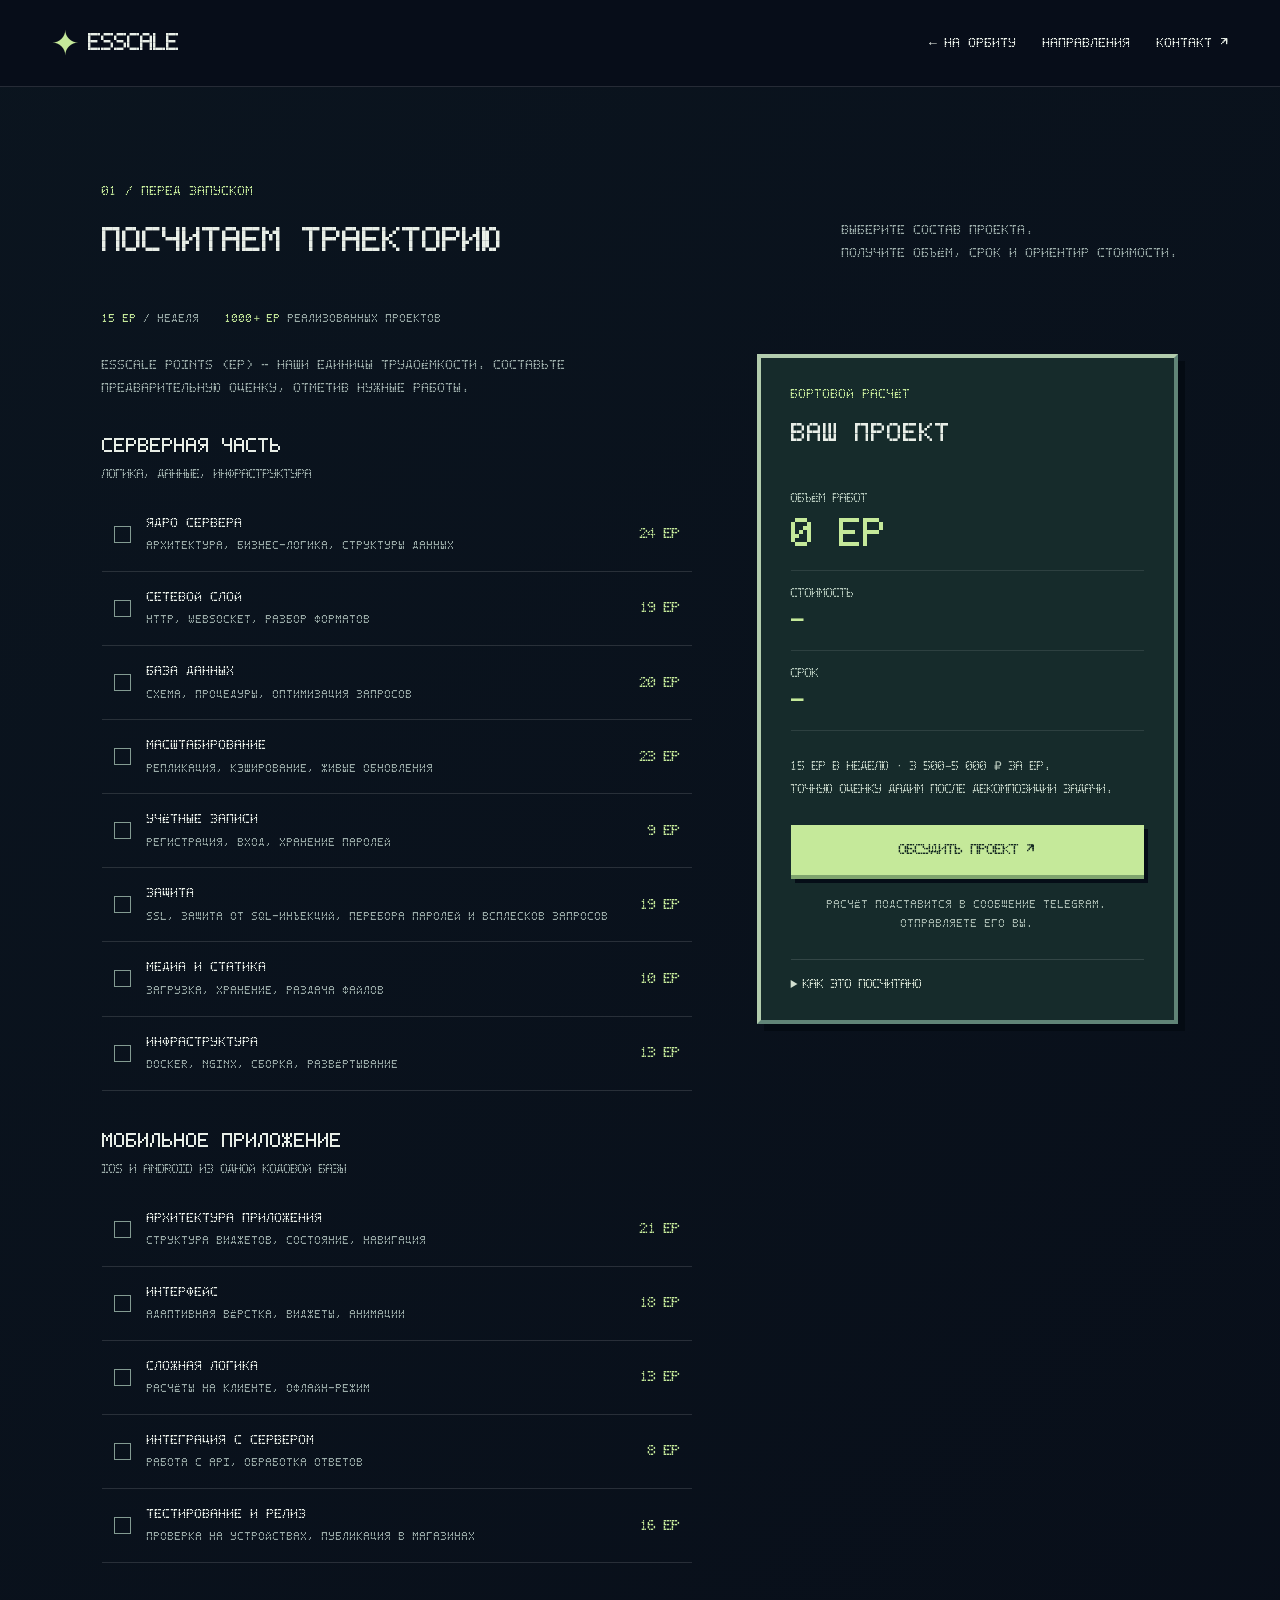
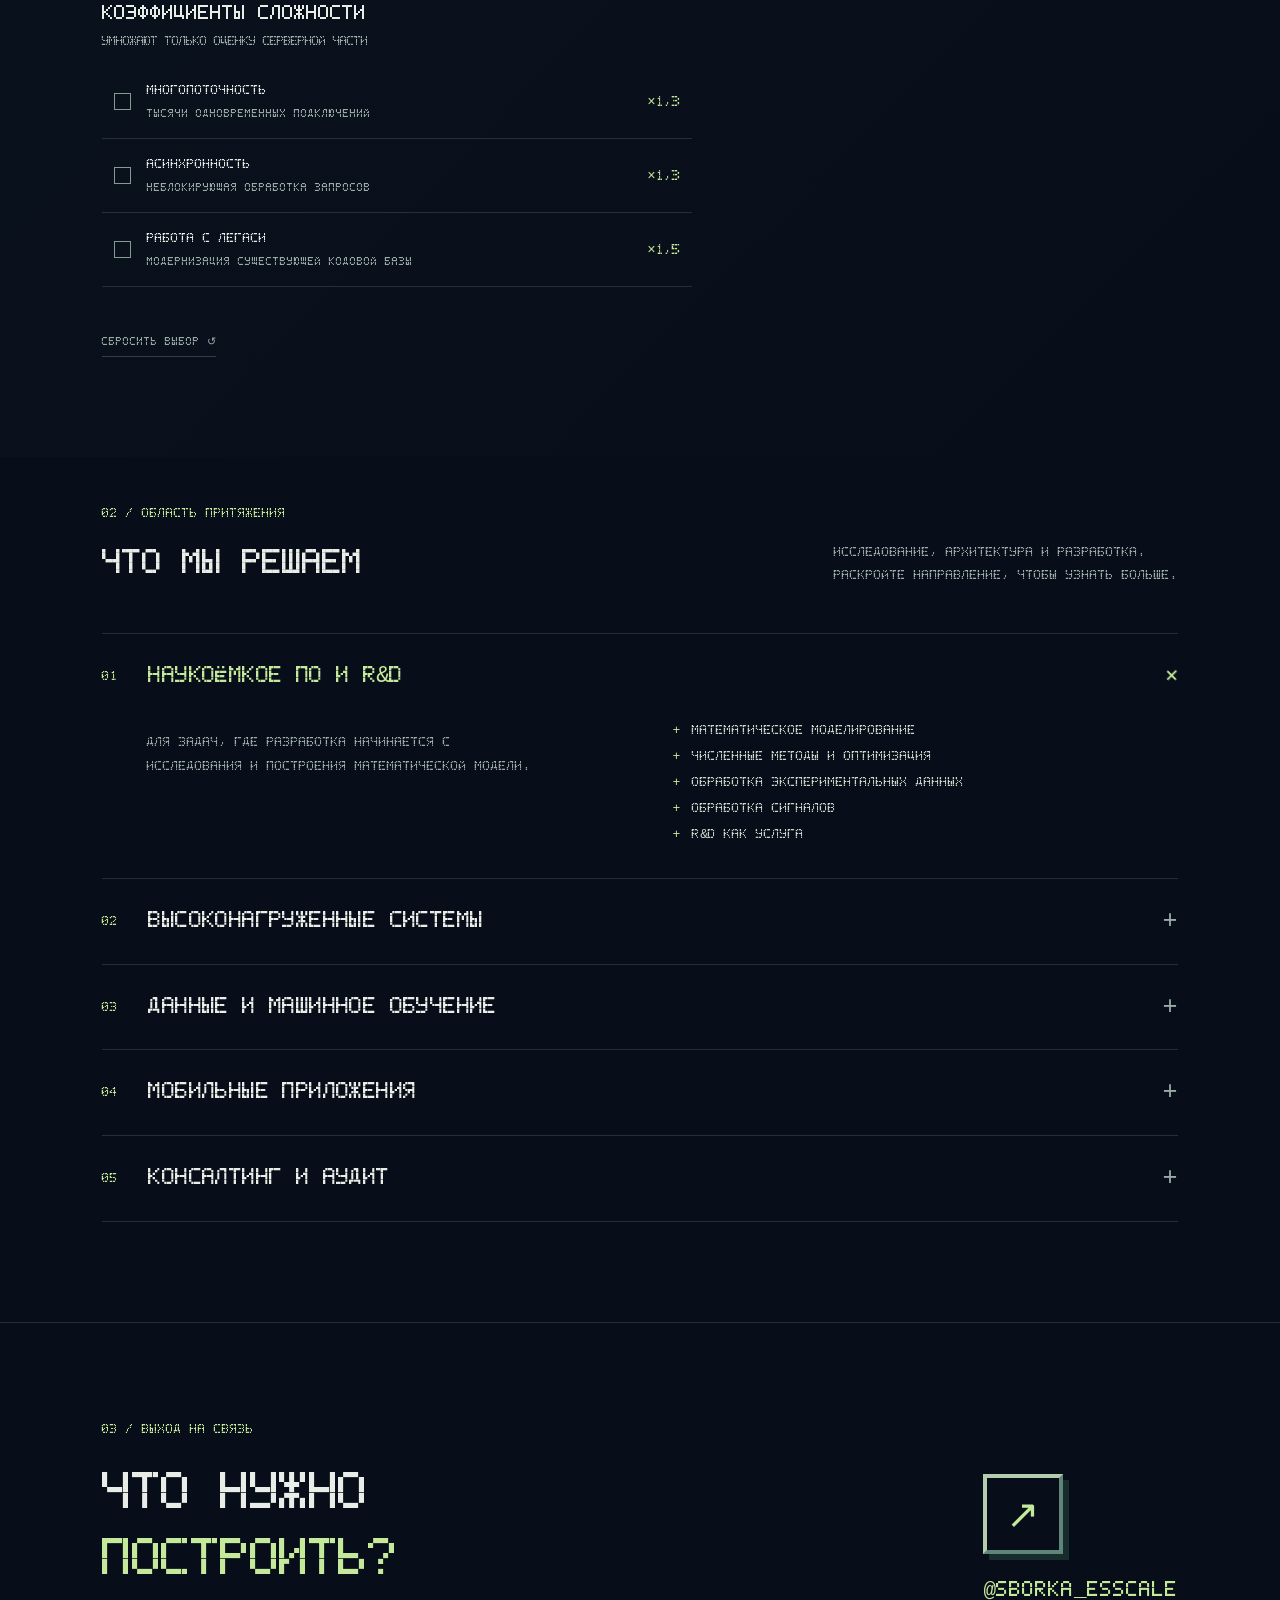
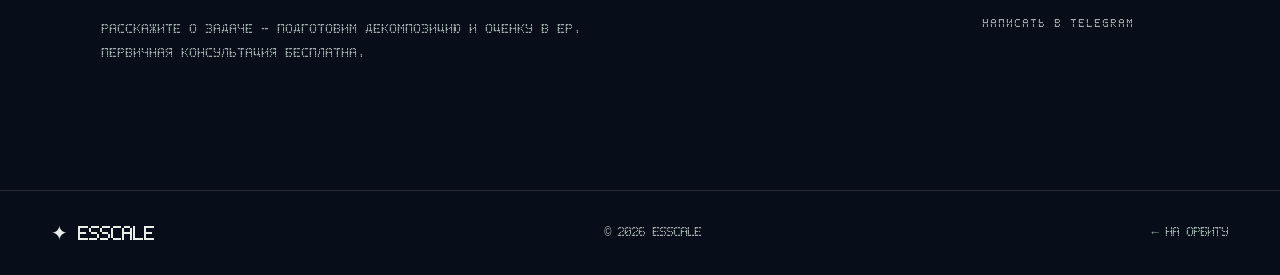
==== pages/calculator.html @ 995cc887 "Initial commit for essrep" ====
<!doctype html>
<html lang="ru"><head>
  <meta charset="UTF-8"><meta name="viewport" content="width=device-width,initial-scale=1"><meta name="theme-color" content="#080e19">
  <meta name="description" content="Рассчитайте разработку с ESSCALE: объём работ в EP, предварительная стоимость и срок. Направления разработки и связь с командой.">
  <title>Рассчитать проект — ESSCALE</title><link rel="icon" href="../assets/favicon.svg"><link rel="stylesheet" href="../css/style.css"><link rel="stylesheet" href="../css/pixel-design.css"><link rel="stylesheet" href="../css/orbit.css"><script src="../js/data.js" defer></script><script src="../js/site.js" defer></script>
</head><body class="calculator-page">
  <a class="skip-link" href="#estimate">Перейти к расчёту</a>
  <header class="header"><a class="brand" href="../index.html?orbit=return#home"><span class="brand-icon">✦</span> ESSCALE</a><nav aria-label="Навигация"><a href="../index.html?orbit=return#home">← На орбиту</a><a href="#directions">Направления</a><a href="#contact">Контакт ↗</a></nav></header>
  <main>
    <section id="estimate" class="content-section estimate-section"><div class="section-head"><div><div class="eyebrow">01 / ПЕРЕД ЗАПУСКОМ</div><h2>Посчитаем траекторию</h2></div><p>Выберите состав проекта.<br>Получите объём, срок и ориентир стоимости.</p></div><div class="calculator-proof"><span><strong>15 EP</strong> / неделя</span><span><strong>1000+ EP</strong> реализованных проектов</span></div><div class="estimate-layout"><form id="estimate-form"><p class="form-intro">Esscale Points (EP) — наши единицы трудоёмкости. Составьте предварительную оценку, отметив нужные работы.</p><div id="estimate-options"></div><button type="reset" class="reset-button">Сбросить выбор ↺</button></form><aside class="estimate-result" aria-labelledby="result-title"><div class="eyebrow">БОРТОВОЙ РАСЧЁТ</div><h3 id="result-title">Ваш проект</h3><div class="result-values" aria-live="polite" aria-atomic="true"><div><span>Объём работ</span><strong id="ep-value">0 EP</strong></div><div><span>Стоимость</span><strong id="price-value">—</strong></div><div><span>Срок</span><strong id="weeks-value">—</strong></div></div><p>15 EP в неделю · 3 500–5 000 ₽ за EP.<br>Точную оценку дадим после декомпозиции задачи.</p><a id="estimate-send" class="primary-link" href="https://t.me/sborka_esscale" target="_blank" rel="noopener">Обсудить проект ↗</a><span class="result-hint">Расчёт подставится в сообщение Telegram.<br>Отправляете его вы.</span><details class="method"><summary>Как это посчитано</summary><p>Суммируем серверные работы, умножаем на выбранные коэффициенты сложности и добавляем мобильную часть. Срок — общий объём / 15 EP с округлением вверх до недели. Стоимость — объём × ставку. Это предварительный ориентир.</p></details></aside></div><noscript><p>Для калькулятора включите JavaScript. Оценку также можно запросить <a href="https://t.me/sborka_esscale">в Telegram</a>.</p></noscript></section>
    <section id="directions" class="content-section directions-section"><div class="section-head"><div><div class="eyebrow">02 / ОБЛАСТЬ ПРИТЯЖЕНИЯ</div><h2>Что мы решаем</h2></div><p>Исследование, архитектура и разработка.<br>Раскройте направление, чтобы узнать больше.</p></div>
      <div class="directions-list">
        <details open><summary><span>01</span><h3>Наукоёмкое ПО и R&amp;D</h3><b aria-hidden="true">+</b></summary><div class="direction-body"><p>Для задач, где разработка начинается с исследования и построения математической модели.</p><ul><li>Математическое моделирование</li><li>Численные методы и оптимизация</li><li>Обработка экспериментальных данных</li><li>Обработка сигналов</li><li>R&amp;D как услуга</li></ul></div></details>
        <details><summary><span>02</span><h3>Высоконагруженные системы</h3><b aria-hidden="true">+</b></summary><div class="direction-body"><p>Проектируем системы с учётом роста нагрузки и требований к устойчивости.</p><ul><li>Архитектура под нагрузку</li><li>Распределённые системы</li><li>Репликация и кэширование</li><li>Бинарные протоколы</li><li>Оптимизация производительности</li></ul></div></details>
        <details><summary><span>03</span><h3>Данные и машинное обучение</h3><b aria-hidden="true">+</b></summary><div class="direction-body"><p>Приводим данные в порядок и строим модели для конкретных задач бизнеса.</p><ul><li>Сбор, очистка и восстановление данных</li><li>Предиктивная аналитика</li><li>Компьютерное зрение</li><li>Обработка естественного языка</li><li>Рекомендательные системы</li></ul></div></details>
        <details><summary><span>04</span><h3>Мобильные приложения</h3><b aria-hidden="true">+</b></summary><div class="direction-body"><p>Создаём приложения со сложной логикой, интеграциями и поддержкой работы без сети.</p><ul><li>iOS и Android из одной кодовой базы</li><li>Сложная клиентская логика</li><li>Работа без сети</li><li>Серверная часть под приложение</li><li>Публикация в магазинах</li></ul></div></details>
        <details><summary><span>05</span><h3>Консалтинг и аудит</h3><b aria-hidden="true">+</b></summary><div class="direction-body"><p>Находим причины технических ограничений и предлагаем план развития системы.</p><ul><li>Аудит архитектуры</li><li>Разбор кодовой базы</li><li>Проектирование решений</li><li>Автоматизация процессов</li><li>Усиление команды</li></ul></div></details>
      </div>
    </section>
    <section id="contact" class="content-section contact-section"><div><div class="eyebrow">03 / ВЫХОД НА СВЯЗЬ</div><h2>Что нужно<br><em>построить?</em></h2><p>Расскажите о задаче — подготовим декомпозицию и оценку в EP.<br>Первичная консультация бесплатна.</p></div><a class="contact-link" href="https://t.me/sborka_esscale" target="_blank" rel="noopener"><span class="contact-orbit" aria-hidden="true">↗</span>@sborka_esscale <small>НАПИСАТЬ В TELEGRAM</small></a></section>
  </main>
  <footer class="site-footer"><a class="brand" href="../index.html?orbit=return#home">✦ ESSCALE</a><span>© 2026 ESSCALE</span><a href="../index.html?orbit=return#home">← На орбиту</a></footer>
</body></html>
---- css/style.css ----
@font-face{font-family:'Orbit Pixel';src:url('../assets/fonts/OrbitPixel.ttf') format('truetype');font-weight:400;font-style:normal;font-display:swap}
:root{color-scheme:dark;--ink:#e8eee7;--muted:#9aaba8;--accent:#c5e99a;--line:#ffffff20;--bg:#080e19;--pixel:'Orbit Pixel',monospace}
*{box-sizing:border-box}html{scroll-behavior:smooth;scroll-padding-top:100px}body{margin:0;background:var(--bg);color:var(--ink);font-family:Consolas,'Courier New',monospace;overflow-x:hidden}button,a,input,summary{-webkit-tap-highlight-color:transparent}button{font:inherit;color:inherit;cursor:pointer}a{color:inherit;text-decoration:none}button:focus-visible,a:focus-visible,input:focus-visible,summary:focus-visible{outline:2px solid var(--accent);outline-offset:5px}button:hover,a:hover{color:var(--accent)}[hidden]{display:none!important}.skip-link{position:fixed;top:-80px;left:20px;z-index:100;background:var(--accent);color:var(--bg);padding:15px}.skip-link:focus{top:10px}
.header{position:fixed;inset:0 0 auto;display:flex;align-items:center;justify-content:space-between;padding:23px 4%;z-index:40;transition:background .2s,border .2s;border-bottom:1px solid transparent}.header.scrolled{background:#080e19f5;border-color:var(--line);backdrop-filter:blur(14px)}.brand{display:flex;align-items:center;gap:10px;font-size:23px;font-weight:bold;letter-spacing:-1px}.brand-icon{color:var(--accent);font-size:34px}.brand-sub{font-size:10px;font-weight:normal;letter-spacing:0;border-left:1px solid var(--line);padding-left:18px;margin-left:12px;color:var(--muted)}nav{display:flex;align-items:center;gap:26px;font-size:11px}.nav-contact{border:1px solid #c5e99a55;padding:12px 16px;color:var(--accent)}
.hero{height:100svh;min-height:680px;max-height:1200px;position:relative;overflow:hidden;isolation:isolate}#space{position:absolute;inset:0;width:100%;height:100%;image-rendering:pixelated;touch-action:pan-y}.intro{position:absolute;top:19%;left:8%;z-index:2;pointer-events:none}.intro a{pointer-events:auto}.eyebrow{font-size:10px;letter-spacing:2px;color:var(--accent);display:flex;align-items:center;gap:8px}.eyebrow i,.status i{width:5px;height:5px;background:var(--accent);display:inline-block;box-shadow:0 0 12px #c5e99a66}h1{font-family:Arial,sans-serif;font-size:clamp(40px,4.5vw,72px);line-height:1.08;letter-spacing:-2.7px;font-weight:500;margin:24px 0 20px}h1 em,.contact-section em{font-family:Georgia,serif;font-weight:normal;color:var(--accent)}.intro p{font:15px/1.7 var(--pixel);color:var(--muted);max-width:400px}.text-link{font-size:11px;display:inline-block;margin-top:16px;border-bottom:1px solid #c5e99a66;padding-bottom:10px}.text-link span{margin-left:25px;color:var(--accent)}.coordinates{position:absolute;right:5%;top:25%;font-size:10px;line-height:2;color:#a2b4b4;text-align:right;letter-spacing:2px}.coordinates span{font-size:8px;color:#7c919d}
#pins{position:absolute;inset:0;z-index:5;pointer-events:none}.pin{position:absolute;left:0;top:0;transform-origin:50% 100%;border:1px solid #b3d7b47d;border-bottom:4px solid #34525a;background:#112936ed;box-shadow:5px 5px 0 #050e18aa;padding:0;min-width:132px;text-align:left;will-change:transform,opacity;pointer-events:auto}.pin:after{content:'';position:absolute;height:24px;width:2px;background:#b0d99c;left:50%;top:100%}.pin:before{content:'';position:absolute;left:calc(50% - 3px);top:calc(100% + 24px);width:8px;height:4px;background:#c5e99a;box-shadow:0 0 10px #c5e99a}.pin:hover,.pin:focus-visible{border-color:var(--accent);background:#21434a}.pin-art{display:block;height:56px;position:relative;overflow:hidden;background:var(--project-bg)}.pin-name{padding:10px 12px;display:flex;justify-content:space-between;gap:14px;font:15px/1.4 var(--pixel)}.pin-name span{color:var(--accent)}.art-symbol{position:absolute;inset:0;display:grid;place-items:center;color:var(--project-fg);font:400 40px var(--pixel);letter-spacing:-2px}.art-grid{position:absolute;inset:0;background-image:linear-gradient(#ffffff13 1px,transparent 1px),linear-gradient(90deg,#ffffff13 1px,transparent 1px);background-size:15px 15px}
.project-art{height:130px;position:relative;overflow:hidden;background:var(--project-bg)}.project-art .art-symbol{font-size:80px}.detail{position:absolute;right:9%;top:17%;width:360px;max-height:72%;overflow:auto;background:#e4e8d7;color:#182e30;box-shadow:8px 8px 0 #0005;z-index:20;border:4px solid #e4e8d7;animation:appear .3s ease-out;font-family:var(--pixel)}.detail-body{padding:22px}.detail .eyebrow{font-size:11px;line-height:1.5;color:#466044;letter-spacing:1px}.detail h2{font-size:28px;font-weight:400;letter-spacing:-1px;overflow-wrap:anywhere;margin:14px 0;line-height:1.3}.detail p{font-size:13px;line-height:1.7;color:#3c5350}.tags{display:flex;gap:6px;flex-wrap:wrap}.tags span{font-size:11px;line-height:1.5;border:1px solid #182e3030;padding:5px 7px}.detail-link{display:block;color:#244a34;font-size:13px;margin-top:22px;text-decoration:underline;text-underline-offset:5px}.detail-link:hover{color:#182e30}.detail .demo-note{font-size:11px;border-top:1px solid #182e3025;margin:18px 0 0;padding-top:12px}.close{position:absolute;right:8px;top:8px;z-index:1;background:#0d202be8;border:0;width:36px;height:36px;font-size:25px;color:var(--ink)}.planet-label{position:absolute;bottom:17%;left:6%;font-size:10px;letter-spacing:2px;color:#bed9c2;pointer-events:none}.planet-label span{font-size:22px;vertical-align:middle;margin-right:10px}.planet-label small{display:block;padding-left:40px;margin-top:4px;font-size:8px;color:#a0bdb3}.orbit-bar{position:absolute;bottom:0;left:0;right:0;padding:22px 4%;display:flex;align-items:center;justify-content:space-between;z-index:25;background:linear-gradient(transparent,#060d16dd)}.status{font-size:10px;display:flex;align-items:center;gap:9px;color:#d0dfd4}.controls{display:flex;align-items:center;gap:6px}.controls button{width:40px;height:38px;background:#0a1a24bb;border:1px solid #8dbaa16d}.controls button:hover{background:#2a4447}.controls span{color:#b4c9be;font-size:10px;margin-left:12px}.quiet{border:0;background:none;font-size:11px;padding:12px 0}.dragging{cursor:grabbing}
.stats-strip{position:relative;padding:34px 8%;display:grid;grid-template-columns:1fr 1fr 1.2fr auto;align-items:center;gap:35px;border-block:1px solid var(--line);background:#101e27}.stats-strip strong{display:block;font:40px var(--pixel);color:var(--accent)}.stats-strip strong small{font-size:16px}.stats-strip div>span{display:block;font-size:10px;color:var(--muted);margin-top:10px}.stats-strip p{font-size:12px;line-height:1.8;color:var(--muted)}.strip-cross{font:40px var(--pixel);color:#536b69}
.content-section{max-width:1600px;margin:auto;padding:100px 8%}.section-head{display:flex;justify-content:space-between;align-items:end;gap:35px;margin-bottom:45px}.section-head h2{font:400 clamp(30px,3.2vw,48px)/1.15 Arial,sans-serif;letter-spacing:-1.7px;margin:20px 0 0}.section-head>p{font-size:11px;color:var(--muted);line-height:1.9;margin:0}.work-grid{display:grid;grid-template-columns:repeat(3,minmax(0,1fr));gap:22px}.work-card{border:1px solid var(--line);background:#101d27;min-width:0}.work-art{height:220px;position:relative;padding:24px;color:var(--project-fg);background:var(--project-bg);overflow:hidden;display:flex;flex-direction:column}.mock-label{font-size:9px;letter-spacing:2px}.learning-art .word{font:48px Georgia,serif;margin-top:27px}.translation{font-size:11px;margin-top:8px}.mock-progress{font-size:15px;letter-spacing:5px;margin-top:auto}.chart{display:flex;align-items:end;gap:9px;height:110px;border-bottom:1px solid #23475466;margin:20px 0 15px}.chart i{background:var(--project-fg);flex:1;height:30%}.chart i:nth-child(2){height:45%;opacity:.6}.chart i:nth-child(3){height:39%}.chart i:nth-child(4){height:65%;opacity:.6}.chart i:nth-child(5){height:55%}.chart i:nth-child(6){height:74%;opacity:.6}.chart i:nth-child(7){height:67%}.chart i:nth-child(8){height:93%}.chart-caption{font-size:9px;margin-top:auto;line-height:1.6}.photo-tiles{display:flex;gap:8px;margin:28px 0 15px;align-items:center;height:95px}.photo-tiles i{position:relative;flex:1;height:80px;background:#725f88;border:4px solid #e6dfee;box-shadow:3px 3px #42334e55}.photo-tiles i:after{content:'';position:absolute;bottom:0;inset-inline:0;height:60%;background:#b8c4a3;clip-path:polygon(0 100%,0 60%,40% 0,66% 45%,85% 20%,100% 40%,100% 100%)}.photo-tiles i:nth-child(2){align-self:start}.photo-tiles i:nth-child(3){background:#c8ac94}.work-body{padding:23px}.work-number{font-size:9px;letter-spacing:1px;color:var(--muted)}.work-body h3{font:24px var(--pixel);font-weight:400;letter-spacing:-1px;overflow-wrap:anywhere;margin:18px 0}.work-body p{font:13px/1.8 var(--pixel);color:#bccac5;min-height:95px}.work-body dl{margin:22px 0}.work-body dl>div{display:flex;justify-content:space-between;gap:10px;padding:10px 0;border-bottom:1px solid var(--line);font-size:10px}.work-body dt{color:var(--muted)}.work-body dd{margin:0;text-align:right}.work-bottom{display:flex;justify-content:space-between;align-items:center;gap:12px;flex-wrap:wrap;margin-top:23px}.badge{font-size:9px;color:var(--accent);border:1px solid #c5e99a33;padding:7px}.work-bottom a{font-size:10px;text-decoration:underline;text-underline-offset:5px}.section-note{font-size:10px;color:var(--muted);margin-top:20px}
.directions-section{padding-top:50px}.directions-list{border-top:1px solid var(--line)}.directions-list details{border-bottom:1px solid var(--line)}.directions-list summary{display:flex;align-items:center;gap:30px;cursor:pointer;padding:25px 0;list-style:none}.directions-list summary::-webkit-details-marker{display:none}.directions-list summary>span{font:13px var(--pixel);color:var(--accent)}.directions-list h3{font:400 clamp(18px,2vw,27px) Arial,sans-serif;letter-spacing:-.5px;margin:0}.directions-list b{margin-left:auto;font:25px var(--pixel);color:var(--muted)}.directions-list details[open] b{transform:rotate(45deg);color:var(--accent)}.directions-list details[open] h3{color:var(--accent)}.direction-body{display:grid;grid-template-columns:1fr 1fr;gap:65px;padding:0 45px 30px}.direction-body p{font-size:12px;line-height:1.9;color:var(--muted);max-width:400px}.direction-body ul{margin:0;padding:0;list-style:none;font:13px/2 var(--pixel);color:#cad6ca}.direction-body li:before{content:'+';color:var(--accent);margin-right:12px}
.estimate-section{border-top:1px solid var(--line);background:linear-gradient(135deg,#10212a55,transparent)}.estimate-layout{display:grid;grid-template-columns:minmax(0,1.4fr) minmax(0,1fr);gap:65px;align-items:start}.form-intro{font-size:12px;line-height:1.8;color:var(--muted);margin:0 0 35px;max-width:500px}fieldset{border:0;padding:0;margin:0 0 40px;min-width:0}legend{font:20px var(--pixel);color:var(--ink);padding:0}.group-subtitle{font-size:10px;color:var(--muted);margin:12px 0 18px}.estimate-option{display:grid;grid-template-columns:20px minmax(0,1fr) auto;gap:13px;align-items:center;padding:16px 12px;border-bottom:1px solid var(--line);cursor:pointer}.estimate-option:hover{background:#c5e99a08}.estimate-option:has(input:checked){background:#c5e99a0b}.estimate-option input{appearance:none;width:17px;height:17px;border:1px solid #839b92;border-radius:0;margin:0;background:transparent;display:grid;place-items:center}.estimate-option input:checked{background:var(--accent);border-color:var(--accent)}.estimate-option input:checked:after{content:'✓';color:#142b23;font-size:14px;font-weight:bold}.estimate-option strong{font-size:12px;font-weight:400;line-height:1.5}.estimate-option small{font-size:10px;line-height:1.6;display:block;color:var(--muted);margin-top:4px}.option-points{font:14px var(--pixel);white-space:nowrap;color:var(--accent)}.reset-button{background:none;border:0;border-bottom:1px solid #839b9255;padding:8px 0;font-size:11px;color:var(--muted)}.estimate-result{position:sticky;top:110px;padding:30px;border:1px solid #c5e99a55;background:#162b2b;box-shadow:7px 7px 0 #040b13}.estimate-result h3{font:26px var(--pixel);font-weight:400;margin:20px 0 30px}.result-values>div{padding:16px 0;border-bottom:1px solid #ffffff19}.result-values span{font-size:10px;color:#b2c6b9;display:block;margin-bottom:10px}.result-values strong{font:clamp(18px,2vw,25px) var(--pixel);color:var(--accent);overflow-wrap:anywhere}.result-values>div:first-child strong{font-size:40px}.estimate-result>p{font-size:10px;line-height:1.9;color:#bbcbbf;margin:24px 0}.primary-link{display:block;background:var(--accent);color:#172b23;padding:18px;text-align:center;font-size:12px;box-shadow:4px 4px 0 #050d17}.primary-link:hover{background:#d6f5b5;color:#172b23}.result-hint{font-size:9px;line-height:1.8;display:block;text-align:center;color:#a8b9b0;margin-top:16px}.method{border-top:1px solid #ffffff20;margin-top:25px;padding-top:18px}.method summary{font-size:11px;cursor:pointer;color:#d1decf}.method p{font-size:10px;line-height:1.8;color:#b2c6b9}
.contact-section{display:flex;align-items:center;justify-content:space-between;gap:50px;border-top:1px solid var(--line);padding-block:100px 110px}.contact-section h2{font:400 clamp(42px,5vw,70px)/1.05 Arial,sans-serif;letter-spacing:-2px;margin:25px 0}.contact-section p{font-size:11px;color:var(--muted);line-height:1.9}.contact-link{font:21px var(--pixel);color:var(--accent);display:block}.contact-orbit{display:grid;place-items:center;border:1px solid #c5e99a66;width:80px;height:80px;font:40px Arial,sans-serif;margin-bottom:25px;box-shadow:6px 6px 0 #172c2c}.contact-link small{display:block;font:9px Consolas,monospace;letter-spacing:2px;margin-top:16px;color:var(--muted)}.site-footer{padding:30px 4%;border-top:1px solid var(--line);display:flex;justify-content:space-between;align-items:center;gap:20px;font-size:10px;color:var(--muted)}.site-footer .brand{font-size:18px;color:var(--ink)}
@keyframes appear{from{opacity:0;transform:translateY(15px)}to{opacity:1;transform:none}}
@media(min-width:1500px){.intro{top:21%}.detail{right:15%;top:20%;width:390px}}
@media(max-width:1100px){.brand-sub{display:none}.work-grid{gap:14px}.work-body{padding:18px}.work-body h3{font-size:21px}.work-body p{min-height:120px}.estimate-layout{gap:30px}.estimate-result{padding:24px}.content-section{padding-inline:6%}.work-art{padding:18px}}
@media(max-width:750px){html{scroll-padding-top:105px}.header{padding:12px 5%;flex-wrap:wrap;gap:12px;background:#080e19e8}.brand{font-size:19px}.brand-icon{font-size:26px}nav{width:100%;gap:0;justify-content:space-between;font-size:10px}.nav-contact{border:0;padding:0}.hero{min-height:740px;max-height:950px}.intro{top:19%;left:7%;right:7%}h1{font-size:43px;letter-spacing:-1.8px;margin:20px 0}.intro p{font-size:13px;max-width:290px}.text-link{font-size:10px;margin-top:10px}.eyebrow{font-size:8px;letter-spacing:1px}.coordinates{display:none}.detail{top:16%;right:6%;width:88%;max-height:69%}.project-art{height:90px}.project-art .art-symbol{font-size:60px}.detail-body{padding:18px}.detail h2{font-size:25px}.detail .eyebrow{font-size:10px}.pin{min-width:110px}.pin-art{height:42px}.pin-name{font-size:13px;padding:8px 10px}.intro.is-hidden{visibility:hidden}.planet-label{bottom:18%;left:7%;font-size:9px}.orbit-bar{padding:20px 6%;flex-wrap:wrap;gap:14px}.controls span{display:none}.status{font-size:8px}.controls button{width:34px;height:34px}.quiet{font-size:9px}.stats-strip{padding:28px 6%;grid-template-columns:1fr 1fr;gap:25px}.stats-strip strong{font-size:33px}.stats-strip p{grid-column:1/-1;margin:0;font-size:10px}.strip-cross{display:none}.stats-strip div>span{font-size:9px}.content-section{padding:65px 6%}.section-head{display:block;margin-bottom:30px}.section-head h2{font-size:32px;letter-spacing:-1px;margin-top:17px}.section-head>p{margin-top:20px;font-size:10px}.work-grid{grid-template-columns:1fr;gap:24px}.work-art{height:210px;padding:24px}.work-body{padding:23px}.work-body h3{font-size:26px}.work-body p{min-height:0;font-size:13px}.work-bottom a{font-size:12px;padding:8px 0}.directions-list summary{gap:15px;padding:23px 0}.directions-list h3{font-size:19px;line-height:1.35}.directions-list summary>span{font-size:12px}.direction-body{grid-template-columns:1fr;gap:8px;padding:0 0 25px 30px}.direction-body p{font-size:11px}.direction-body ul{font-size:12px}.estimate-layout{grid-template-columns:1fr;gap:35px}.estimate-result{position:static;padding:25px}.estimate-option{padding:15px 0;gap:10px}.estimate-option strong{font-size:11px}.estimate-option small{font-size:9px}.option-points{font-size:12px}legend{font-size:19px}.estimate-result .eyebrow{font-size:10px}.result-values strong{font-size:24px}.contact-section{display:block;padding-block:65px}.contact-section h2{font-size:50px}.contact-section p br{display:none}.contact-link{margin-top:40px;font-size:19px}.contact-orbit{width:60px;height:60px;font-size:30px}.site-footer{display:grid;grid-template-columns:1fr 1fr;padding:25px 6%;font-size:9px}.site-footer>:nth-child(even){text-align:right}}
@media(prefers-reduced-motion:reduce){html{scroll-behavior:auto}*,*:before,*:after{animation:none!important;transition:none!important}}
---- css/pixel-design.css ----
/* The scene and interface share a 4px desktop / 3px mobile art grid. */
:root{--px:4px;--frame:calc(var(--px)*3)}
.hero{--scene-accent:#c5e99a}
.brand,.eyebrow,nav,.text-link,.quiet,.status,.controls span,.coordinates,.planet-label,.stats-strip p,.stats-strip div>span,.section-head>p,.work-number,.work-body dl,.badge,.work-bottom a,.section-note,.direction-body p,.form-intro,.group-subtitle,.estimate-option strong,.estimate-option small,.reset-button,.estimate-result>p,.result-hint,.method,.contact-section p,.contact-link small,.site-footer{font-family:var(--pixel);font-weight:400;font-synthesis:none}
.brand{font-size:24px;letter-spacing:-1px}.brand-sub{font-size:12px}.eyebrow{font-size:12px;letter-spacing:1px}nav{font-size:13px}.text-link,.quiet{font-size:13px}.coordinates{font-size:12px;letter-spacing:1px}.coordinates span{font-size:10px}
h1{font-family:var(--pixel);font-size:clamp(32px,3.5vw,56px);font-weight:400;line-height:1.38;letter-spacing:-2px;margin-block:20px}h1 em,.contact-section em{font-family:var(--pixel);font-style:normal}.intro p{font-size:14px}.intro{transition:opacity .22s,transform .22s}.hero.is-exploring .intro{opacity:0;transform:translateY(-12px);visibility:hidden}.hero.is-exploring .coordinates{opacity:.35}
.pin{border:var(--frame) solid transparent;border-image:url('../assets/pixel-frame.svg') 4 fill stretch;background:#223c43;box-shadow:0 var(--px) 0 #0b1925,var(--px) calc(var(--px)*2) 0 #030b14a8;min-width:148px;image-rendering:pixelated}.pin-art{height:56px;margin:calc(var(--px)*-1);margin-bottom:0}.pin-name{font-size:14px;padding:12px 0 4px;gap:10px}.pin:hover,.pin:focus-visible,.pin.is-target{border-image-source:url('../assets/pixel-frame.svg');background:#34574f;filter:brightness(1.12)}.pin:after{height:calc(var(--px)*6);width:var(--px);background:#c5e99a;top:calc(100% + var(--px)*2);left:calc(50% - var(--px)/2)}.pin:before{top:calc(100% + var(--px)*8);width:calc(var(--px)*3);height:var(--px);left:calc(50% - var(--px)*1.5);box-shadow:var(--px) var(--px) 0 #182e30}.art-grid{background-size:calc(var(--px)*4) calc(var(--px)*4)}
.detail{left:50%;right:auto;top:13%;translate:-50% 0;width:min(500px,86%);max-height:68%;border:var(--frame) solid transparent;border-image:url('../assets/pixel-frame.svg') 4 stretch;background:#e4e8d7;box-shadow:0 var(--px) 0 #1a343b,var(--px) calc(var(--px)*3) 0 #030b1488;animation:none;transform-origin:50% 100%;overflow:auto;scrollbar-width:thin;scrollbar-color:#608477 #e4e8d7;will-change:transform,opacity}.detail .project-art{height:116px;border-bottom:var(--px) solid #608477}.detail-body{padding:20px 24px}.detail .eyebrow{font-size:11px}.detail h2{font-size:28px;letter-spacing:-1px;margin:14px 0}.detail #description{font-size:13px;line-height:1.8}.detail .tags span{font-size:11px;border-width:2px}.detail .demo-note{font-size:11px;margin-top:16px}.detail-link{margin-top:18px}.close{width:36px;height:36px;right:var(--px);top:var(--px);border:var(--px) solid #608477;box-shadow:var(--px) var(--px) 0 #0b1925;font:24px var(--pixel)}
.controls button{width:44px;height:40px;border:var(--px) solid #608477;border-top-color:#b2ccad;border-left-color:#b2ccad;box-shadow:0 var(--px) 0 #07131d;background:#223c43}.controls button:active{translate:0 var(--px);box-shadow:none}.controls span,.status{font-size:12px}.planet-label{font-size:12px}.planet-label small{font-size:10px}.orbit-bar .quiet{font-size:13px}
.section-head h2{font:400 clamp(26px,2.7vw,40px)/1.4 var(--pixel);letter-spacing:-1px}.section-head>p{font-size:13px;line-height:1.8}.stats-strip p,.stats-strip div>span{font-size:12px}.work-card{border:var(--px) solid #34515a;box-shadow:var(--px) var(--px) 0 #030b14}.work-art{border-bottom:var(--px) solid #34515a}.work-number,.badge,.work-bottom a,.section-note{font-size:11px}.work-body dl>div{font-size:12px}.work-body p{min-height:105px}.work-body h3{font-size:24px}.learning-art .word{font-family:var(--pixel);font-size:38px}.mock-label,.translation,.chart-caption{font-family:var(--pixel)}.directions-list h3{font:400 clamp(17px,1.8vw,25px)/1.5 var(--pixel);letter-spacing:-.6px}.direction-body p{font-size:13px;line-height:1.8}.form-intro{font-size:13px}.group-subtitle{font-size:12px}.estimate-option strong{font-size:13px}.estimate-option small{font-size:11px}.estimate-result{border:var(--px) solid #608477;border-top-color:#b2ccad;border-left-color:#b2ccad}.estimate-result>p{font-size:12px}.result-hint{font-size:11px}.method summary{font-size:12px}.method p{font-size:12px}.result-values span{font:12px var(--pixel)}.primary-link{font:14px var(--pixel);border-bottom:var(--px) solid #7fa46e;box-shadow:var(--px) var(--px) 0 #050d17}.contact-section h2{font:400 clamp(34px,4vw,56px)/1.3 var(--pixel);letter-spacing:-1.5px}.contact-section p{font-size:13px}.contact-link small{font-size:11px;letter-spacing:1px}.contact-orbit{border:var(--px) solid #608477;border-top-color:#b2ccad;border-left-color:#b2ccad}.site-footer{font-size:12px}.site-footer .brand{font-size:20px}.nav-contact{border:2px solid #608477;box-shadow:var(--px) var(--px) 0 #152a2d}
@media(max-width:1100px){.brand-sub{display:none}.work-body h3{font-size:20px}.work-body p{min-height:135px}.estimate-option strong{font-size:12px}}
@media(max-width:750px){:root{--px:3px}.header{gap:14px}.brand{font-size:21px}nav{font-size:11px}.nav-contact{border:0;box-shadow:none}.intro{top:20%}h1{font-size:clamp(25px,7.6vw,37px);line-height:1.45;letter-spacing:-1.5px}.intro .eyebrow{font-size:10px;letter-spacing:0}.intro p{font-size:13px;max-width:280px}.text-link{font-size:12px}.coordinates{display:none}.pin{min-width:116px}.pin-name{font-size:12px}.pin-art{height:42px}.detail{top:17%;left:50%;right:auto;width:88%;max-height:65%;border-width:9px}.detail .project-art{height:80px}.detail-body{padding:16px}.detail h2{font-size:24px}.detail .eyebrow{font-size:10px;letter-spacing:0}.detail #description{font-size:13px}.detail .tags span{font-size:10px}.detail-link{font-size:12px}.detail .demo-note{font-size:10px}.status{font-size:10px;max-width:49%}.controls button{width:35px;height:35px}.orbit-bar .quiet{font-size:11px}.planet-label{font-size:10px}.planet-label small{font-size:9px}.section-head h2{font-size:27px}.section-head>p{font-size:12px}.work-body h3{font-size:24px}.work-body p{min-height:0}.work-body dl>div{font-size:11px}.directions-list h3{font-size:17px}.estimate-option strong{font-size:12px}.estimate-option small{font-size:10px}.contact-section h2{font-size:39px}.contact-section p{font-size:12px}.site-footer{font-size:10px}}
@media(prefers-reduced-motion:reduce){.detail{will-change:auto}}
---- css/orbit.css ----
/* Complete globe, surface beacons and entry through the atmosphere. */
.hero{min-height:760px}.intro{top:25%;left:6%;right:auto;width:33%}h1{font-size:clamp(28px,3vw,48px);letter-spacing:-1.6px}.intro p{max-width:330px}.coordinates{top:14%;right:5%}.planet-label{left:6%;bottom:23%}.orbit-instruction{position:absolute;left:6%;bottom:14%;font:12px/1.8 var(--pixel);color:var(--muted);margin:0;pointer-events:none}.hero.is-travelling .intro,.hero.is-travelling .orbit-instruction,.hero.is-travelling .planet-label,.hero.is-travelling .coordinates{opacity:0;visibility:hidden}.hero.is-travelling #pins{pointer-events:none}.cancel-flight{position:absolute;z-index:65;bottom:100px;left:50%;translate:-50% 0;border:2px solid #8aab9b;background:#0b1b28;padding:12px 18px;color:var(--ink);font:12px var(--pixel)}
.beacon{position:absolute;left:0;top:0;width:44px;height:44px;margin:-22px 0 0 -22px;display:grid;place-items:center;pointer-events:auto;will-change:transform,opacity}.beacon-dot{width:12px;height:12px;background:#e6f4b5;border:3px solid #426956;box-shadow:0 0 0 3px #b2d48f,3px 6px 0 #102b2d;z-index:2}.beacon-ring{position:absolute;inset:7px;border:2px solid #d6ec9b88;rotate:45deg;animation:beacon-pulse 3s steps(4) infinite}.beacon-label{position:absolute;left:39px;top:9px;white-space:nowrap;font:14px/1.5 var(--pixel);color:#e4f1c9;text-shadow:2px 2px #0a1c26;background:#102932e8;padding:9px 12px;border-left:3px solid #c5e99a;box-shadow:3px 3px 0 #07152288}.beacon-label small{display:block;font-size:9px;color:#b1c9b1;letter-spacing:1px;margin-bottom:3px}.beacon-preview{display:none;font-size:11px;line-height:1.8;color:#c3d4c3;border-top:1px solid #c5e99a44;padding-top:8px;margin-top:7px}.beacon:hover,.beacon:focus-visible{z-index:150!important}.beacon:hover .beacon-preview,.beacon:focus-visible .beacon-preview{display:block}.beacon:hover .beacon-dot,.beacon:focus-visible .beacon-dot,.beacon.is-target .beacon-dot{background:white;box-shadow:0 0 0 5px #c5e99a66}.beacon.is-target .beacon-ring{border-color:#efffc6}
.cloud-curtain{position:fixed;inset:0;z-index:60;pointer-events:none;opacity:0;visibility:hidden;overflow:hidden;background:transparent}.cloud-curtain.is-active{visibility:visible}.cloud-core{position:absolute;inset:0;background:#d6e3cd;clip-path:polygon(0 30%,8% 30%,8% 20%,22% 20%,22% 10%,40% 10%,40% 0,100% 0,100% 100%,0 100%)}.cloud-bank{position:absolute;inset:-10%;background:#8faa9d;clip-path:polygon(0 16%,12% 16%,12% 5%,27% 5%,27% 14%,43% 14%,43% 0,100% 0,100% 100%,0 100%)}.cloud-bank-b{background:#b6cbb6;inset:-4%;transform:translateY(3%)}.cloud-curtain:after{content:'';position:absolute;inset:0;background:repeating-linear-gradient(0deg,transparent 0 7px,#ffffff06 7px 8px);opacity:.4}
@keyframes beacon-pulse{0%,100%{scale:.85;opacity:.5}50%{scale:1.12;opacity:1}}
.beacon.label-left .beacon-label{left:auto;right:39px;border-left:0;border-right:3px solid #c5e99a}
.project-cover .cover-caption{flex-shrink:0;font-size:11px;line-height:1.6}.cover-chart{display:flex;align-items:end;gap:12px;width:100%;height:125px;flex:1;padding-block:20px;margin:0}.cover-chart i{flex:1;background:var(--project-fg);height:35%}.cover-chart i:nth-child(2){height:60%;opacity:.65}.cover-chart i:nth-child(3){height:50%}.cover-chart i:nth-child(4){height:85%;opacity:.65}.cover-chart i:nth-child(5){height:70%}.cover-chart i:nth-child(6){height:100%}
.cover-symbol{font-size:clamp(32px,5vw,64px)}
.project-page{background:#0a141f}.project-page .header{background:#080e19ed;border-bottom:1px solid var(--line)}.project-main{max-width:1250px;margin:0 auto;padding:135px 7% 90px}.back-orbit{display:inline-block;font:13px var(--pixel);color:var(--accent);padding:10px 0;margin-bottom:35px}.project-heading{display:grid;grid-template-columns:1.3fr 1fr;gap:60px;align-items:center}.project-heading h1{font:400 clamp(30px,4.2vw,54px)/1.3 var(--pixel);overflow-wrap:anywhere;letter-spacing:-2px;margin:20px 0}.project-lead{font:15px/1.9 var(--pixel);color:#becfc6;max-width:660px}.project-status{font:12px var(--pixel);display:inline-block;padding:10px 12px;border:2px solid #608477;color:var(--accent);margin-top:15px}.project-cover{height:300px;position:relative;background:var(--project-bg);color:var(--project-fg);border:12px solid transparent;border-image:url('../assets/pixel-frame.svg') 4 stretch;box-shadow:8px 8px #040b14;display:flex;flex-direction:column;padding:24px;overflow:hidden}.project-cover .cover-label{font:11px var(--pixel);letter-spacing:2px}.cover-symbol{font:64px var(--pixel);margin:auto;line-height:1.3}.cover-caption{font:12px/1.5 var(--pixel)}.project-facts{display:grid;grid-template-columns:repeat(3,1fr);gap:20px;margin:65px 0;border-block:1px solid var(--line);padding:28px 0}.project-facts div{font:15px/1.5 var(--pixel);color:var(--accent)}.project-facts span{display:block;font-size:10px;letter-spacing:1px;color:var(--muted);margin-bottom:12px}.project-story{display:grid;grid-template-columns:1fr 1fr;gap:50px;padding-block:20px 40px}.project-story h2{font:24px/1.5 var(--pixel);font-weight:400;margin:0 0 20px}.project-story p,.project-story li{font:13px/1.9 var(--pixel);color:#b7cbc0}.project-story ul{padding-left:18px}.project-story li{margin-bottom:10px}.project-actions{display:flex;flex-wrap:wrap;gap:25px;align-items:center;padding:30px 0;border-top:1px solid var(--line)}.project-actions .primary-link{min-width:230px}.project-actions>a:not(.primary-link){font:12px var(--pixel);text-decoration:underline;text-underline-offset:5px}.project-next{margin-top:65px;display:flex;justify-content:space-between;border-top:1px solid var(--line);padding-top:25px;gap:25px;font:13px var(--pixel);color:var(--accent)}
@media(min-width:1500px){.intro{top:27%}}
@media(max-width:750px){.hero{min-height:780px}.intro{top:17%;left:7%;width:86%;right:7%}h1{font-size:clamp(25px,7vw,34px);line-height:1.35;margin-block:15px}.intro p{font-size:12px;max-width:100%;margin-block:10px}.intro .text-link{margin-top:0;padding-bottom:6px}.orbit-instruction{left:7%;bottom:12%;font-size:10px;max-width:50%}.planet-label{display:none}.beacon-label{font-size:11px;left:31px;padding:6px 8px;top:12px;max-width:165px;white-space:normal}.beacon-label small{font-size:8px;letter-spacing:0}.beacon-preview{font-size:10px}.beacon-dot{width:9px;height:9px;border-width:2px}.beacon-ring{inset:9px}.cancel-flight{bottom:110px;font-size:11px;white-space:nowrap}.project-main{padding:125px 6% 60px}.project-heading{grid-template-columns:1fr;gap:30px}.project-heading h1{font-size:32px}.project-lead{font-size:13px}.project-cover{height:230px;border-width:9px}.project-facts{grid-template-columns:1fr;gap:20px;margin-block:40px}.project-facts div{font-size:14px}.project-story{grid-template-columns:1fr;gap:25px}.project-story h2{font-size:21px}.project-story p,.project-story li{font-size:12px}.project-next{font-size:11px}.project-page nav{width:auto}.project-page .header{flex-wrap:nowrap}.project-page nav a{font-size:10px}}
@media(prefers-reduced-motion:reduce){.beacon-ring{animation:none}.cloud-curtain{display:none!important}}

/* Home is a single screen; the calculator owns the long-form content. */
.orbit-home{height:100dvh;overflow:hidden}.orbit-home .hero{height:100dvh;min-height:0;max-height:none}.orbit-home .header{position:absolute;pointer-events:none}.orbit-home .header a{pointer-events:auto}.orbit-cta{display:inline-block;margin-top:22px;min-width:230px;padding:18px 22px;pointer-events:auto}.orbit-home .intro p{margin-bottom:0}.orbit-home .orbit-bar{padding-bottom:max(22px,env(safe-area-inset-bottom));background:linear-gradient(transparent,#060d1699)}
.orbit-project-list{width:min(470px,90vw);max-height:80dvh;padding:26px;border:3px solid #8eaf98;background:#10212b;color:var(--ink);box-shadow:6px 6px #030b14;overflow:auto}.orbit-project-list::backdrop{background:#030b14bb;backdrop-filter:blur(4px)}.project-list-heading{display:flex;align-items:center;justify-content:space-between;gap:18px;margin-bottom:20px}.project-list-heading h2{font:20px/1.5 var(--pixel);margin:0}.project-list-heading button{font-size:24px;border:2px solid #608477;background:#223c43;width:36px;height:36px;flex-shrink:0}.orbit-project-list>a{display:flex;align-items:center;justify-content:space-between;gap:10px;padding:20px 0;border-top:1px solid var(--line);font:14px/1.5 var(--pixel)}.orbit-project-list>a span{color:var(--accent)}.no-js-projects{position:fixed;bottom:85px;left:6%;right:6%;display:flex;flex-wrap:wrap;gap:14px;font:12px var(--pixel);z-index:10}
.calculator-page .header{background:#080e19f5;border-bottom:1px solid var(--line)}.calculator-page main{padding-top:85px}.calculator-page #estimate{border-top:0}.calculator-page .section-head .eyebrow{font-size:12px}.calculator-proof{display:flex;gap:25px;flex-wrap:wrap;font:11px/1.7 var(--pixel);color:var(--muted);margin:0 0 25px}.calculator-proof strong{font-weight:400;color:var(--accent)}
@media(max-width:750px){.orbit-home .header{padding:18px 6%;background:none}.orbit-home .intro{top:14%}.orbit-home .intro h1{font-size:clamp(25px,7vw,32px)}.orbit-home .intro .eyebrow{font-size:9px}.orbit-cta{margin-top:18px;min-width:210px;padding:15px 18px;font-size:13px}.orbit-home .orbit-bar{padding:16px 6% max(16px,env(safe-area-inset-bottom));display:grid;grid-template-columns:1fr auto;gap:12px}.orbit-home .status{max-width:none;font-size:9px}.orbit-home #list-toggle{grid-row:2;grid-column:1/3;justify-self:center;padding:4px}.orbit-home .controls button{height:32px;width:32px}.project-list-heading h2{font-size:18px}.orbit-project-list>a{font-size:12px}.calculator-page .header{padding:16px 6%;gap:15px}.calculator-page nav{width:auto;gap:16px}.calculator-page nav a{font-size:10px}.calculator-page main{padding-top:100px}.calculator-page .content-section{padding-top:45px}.calculator-page .section-head h2{font-size:26px}}
@media(max-width:750px) and (max-height:740px){.orbit-home .intro{top:12%}.orbit-home .intro h1{font-size:24px;margin:12px 0;line-height:1.3}.orbit-home .intro p{font-size:11px}.orbit-cta{margin-top:12px;padding:12px 15px}.orbit-home .orbit-bar{padding-top:10px;row-gap:8px}}
@media(max-width:599px) and (max-height:640px){.orbit-home .intro{top:10%}.orbit-home .intro h1{font-size:22px}.orbit-home .intro .eyebrow{font-size:8px}.orbit-home .intro p{font-size:10px}.orbit-cta{padding:10px 14px;font-size:12px;min-width:190px}}
@media(max-height:540px) and (min-width:600px){.orbit-home .intro{top:22%;width:39%;left:5%;right:auto}.orbit-home .intro h1{font-size:24px;line-height:1.35;margin:12px 0}.orbit-home .intro .eyebrow{font-size:8px}.orbit-home .intro p{font-size:10px}.orbit-cta{font-size:11px;padding:10px 14px;margin-top:12px;min-width:190px}.orbit-home .brand-sub{display:none}.orbit-home .controls span{display:none}.orbit-home .orbit-bar{display:flex;padding:12px 5%}.orbit-home #list-toggle{padding:5px}.orbit-home .status{font-size:9px}}
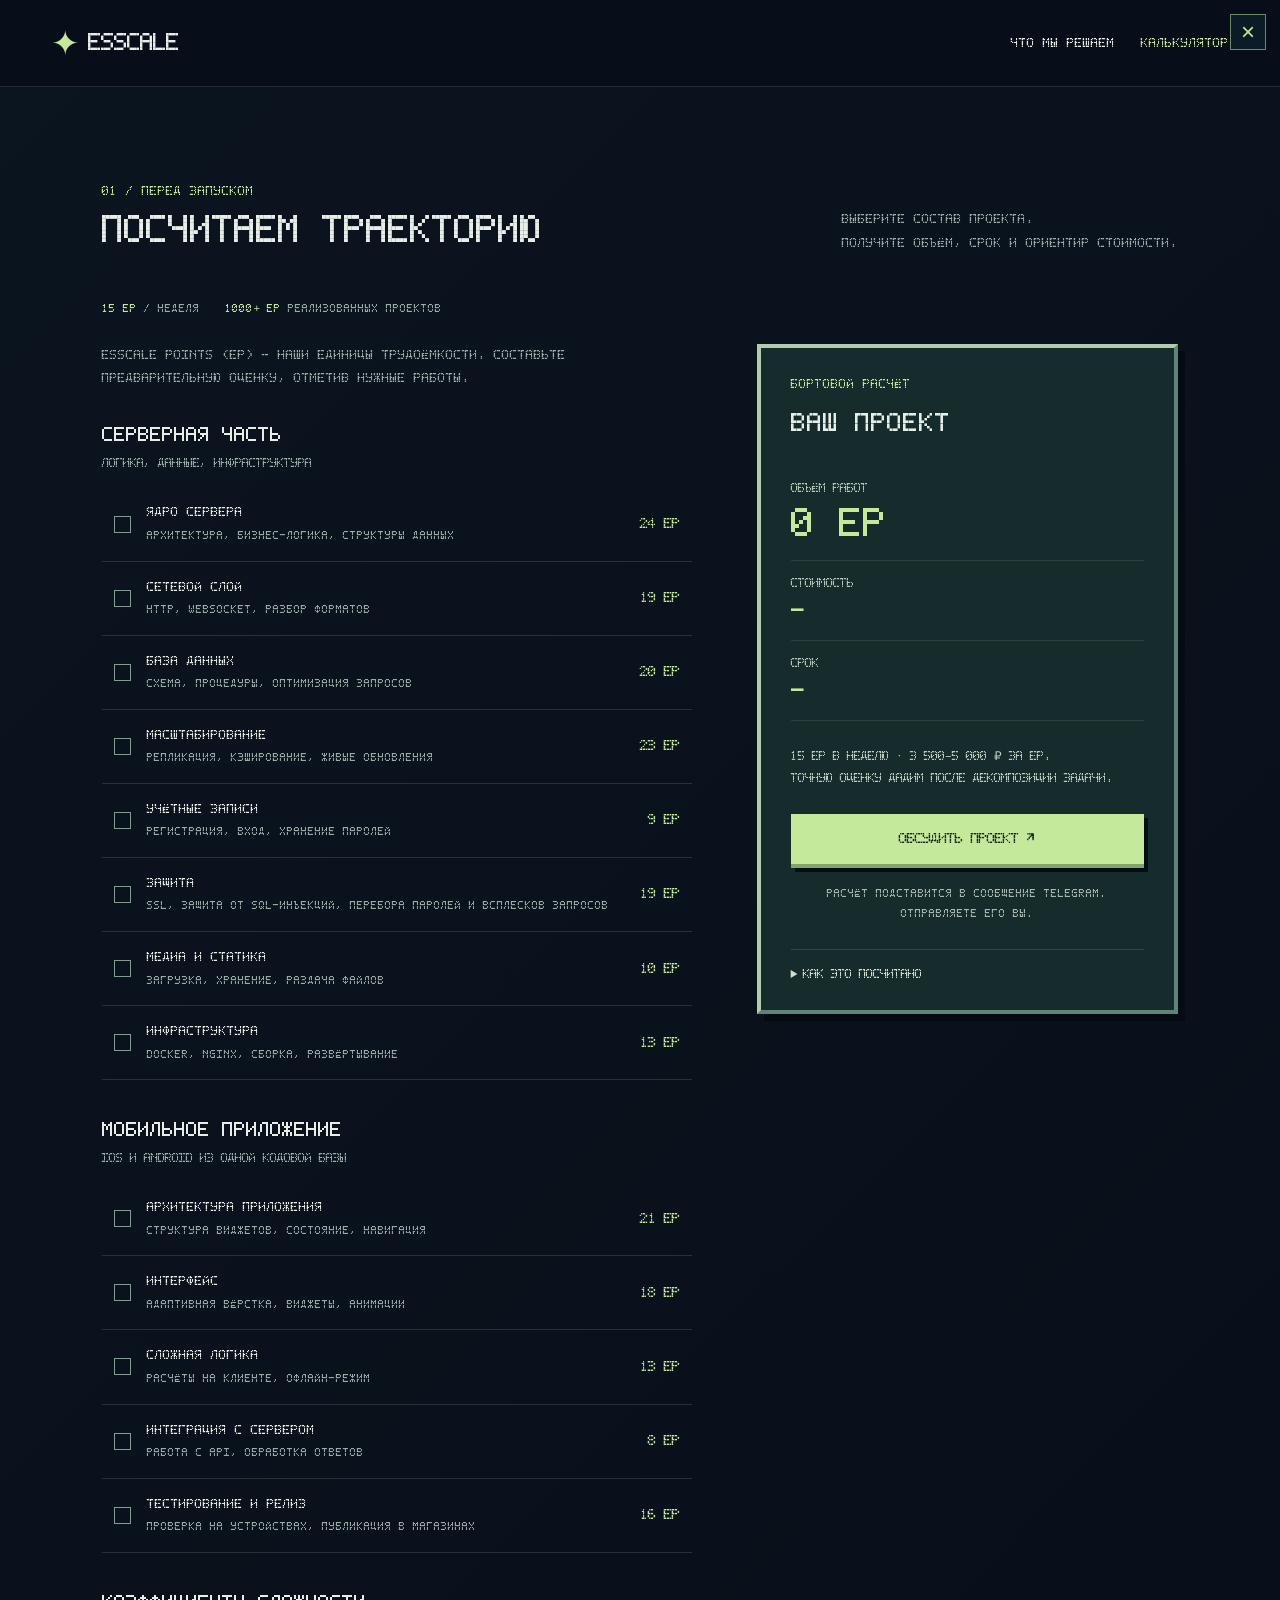
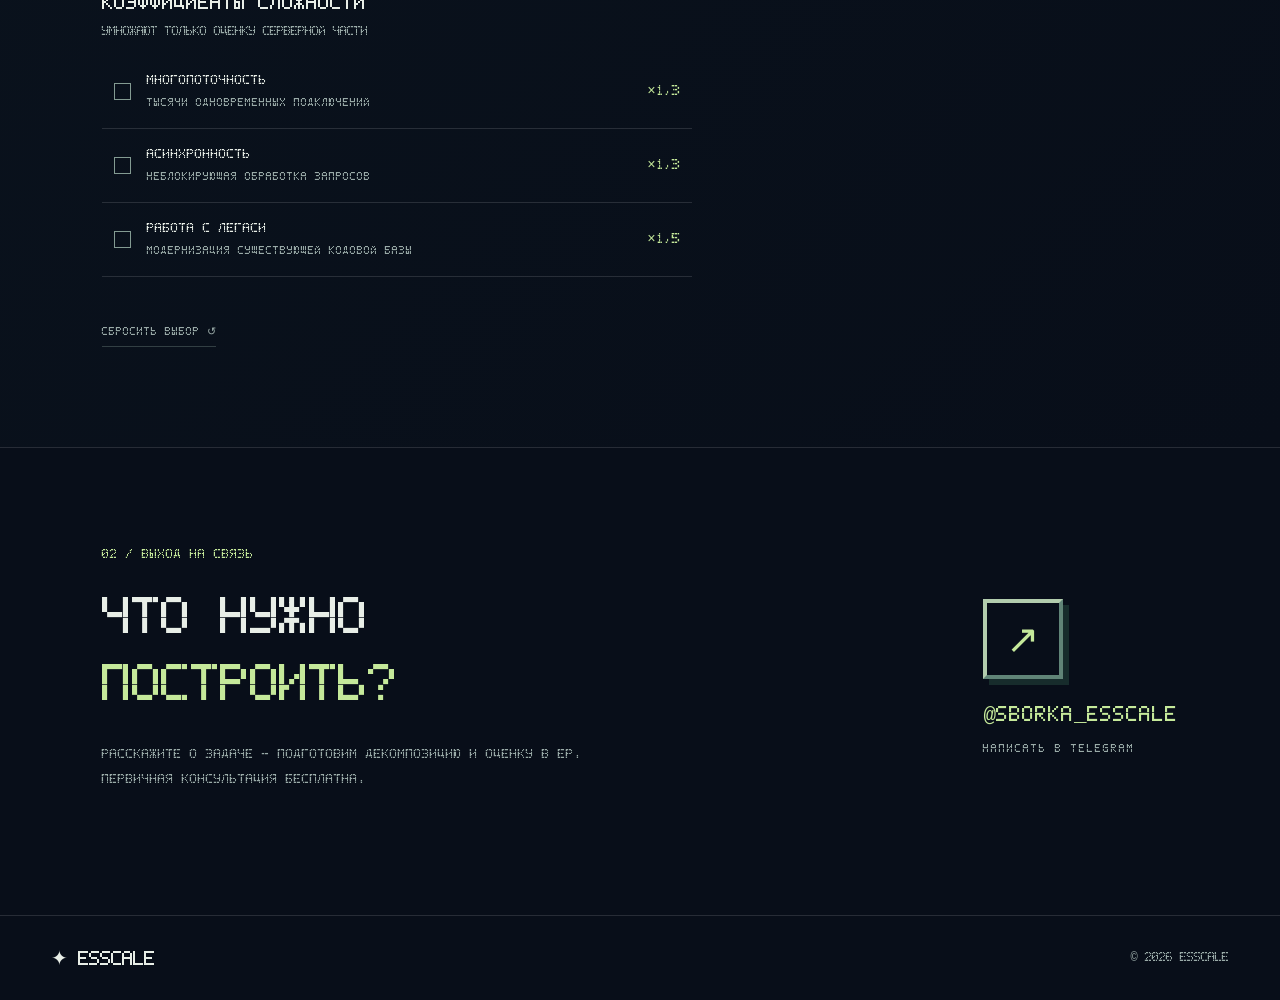
==== commit 5798c25a: "Restructure pages, add project cards zoom, and update planet UI" ====
--- a/pages/calculator.html
+++ b/pages/calculator.html
@@ -1,23 +1,14 @@
 <!doctype html>
 <html lang="ru"><head>
   <meta charset="UTF-8"><meta name="viewport" content="width=device-width,initial-scale=1"><meta name="theme-color" content="#080e19">
-  <meta name="description" content="Рассчитайте разработку с ESSCALE: объём работ в EP, предварительная стоимость и срок. Направления разработки и связь с командой.">
+  <meta name="description" content="Рассчитайте разработку с ESSCALE: объём работ в EP, предварительная стоимость и срок. Выберите работы и обсудите проект с командой.">
   <title>Рассчитать проект — ESSCALE</title><link rel="icon" href="../assets/favicon.svg"><link rel="stylesheet" href="../css/style.css"><link rel="stylesheet" href="../css/pixel-design.css"><link rel="stylesheet" href="../css/orbit.css"><script src="../js/data.js" defer></script><script src="../js/site.js" defer></script>
-</head><body class="calculator-page">
+<link rel="stylesheet" href="../css/page-overlay.css"><script src="../js/page-overlay.js" defer></script></head><body class="calculator-page">
   <a class="skip-link" href="#estimate">Перейти к расчёту</a>
-  <header class="header"><a class="brand" href="../index.html?orbit=return#home"><span class="brand-icon">✦</span> ESSCALE</a><nav aria-label="Навигация"><a href="../index.html?orbit=return#home">← На орбиту</a><a href="#directions">Направления</a><a href="#contact">Контакт ↗</a></nav></header>
+  <header class="header"><a class="brand" href="../index.html?orbit=return#home"><span class="brand-icon">✦</span> ESSCALE</a><nav aria-label="Навигация"><a href="directions.html">Что мы решаем</a><a href="calculator.html" aria-current="page">Калькулятор</a></nav><a class="page-overlay-close standalone-close" href="../index.html?orbit=return#home" aria-label="Вернуться на главную">×</a></header>
   <main>
-    <section id="estimate" class="content-section estimate-section"><div class="section-head"><div><div class="eyebrow">01 / ПЕРЕД ЗАПУСКОМ</div><h2>Посчитаем траекторию</h2></div><p>Выберите состав проекта.<br>Получите объём, срок и ориентир стоимости.</p></div><div class="calculator-proof"><span><strong>15 EP</strong> / неделя</span><span><strong>1000+ EP</strong> реализованных проектов</span></div><div class="estimate-layout"><form id="estimate-form"><p class="form-intro">Esscale Points (EP) — наши единицы трудоёмкости. Составьте предварительную оценку, отметив нужные работы.</p><div id="estimate-options"></div><button type="reset" class="reset-button">Сбросить выбор ↺</button></form><aside class="estimate-result" aria-labelledby="result-title"><div class="eyebrow">БОРТОВОЙ РАСЧЁТ</div><h3 id="result-title">Ваш проект</h3><div class="result-values" aria-live="polite" aria-atomic="true"><div><span>Объём работ</span><strong id="ep-value">0 EP</strong></div><div><span>Стоимость</span><strong id="price-value">—</strong></div><div><span>Срок</span><strong id="weeks-value">—</strong></div></div><p>15 EP в неделю · 3 500–5 000 ₽ за EP.<br>Точную оценку дадим после декомпозиции задачи.</p><a id="estimate-send" class="primary-link" href="https://t.me/sborka_esscale" target="_blank" rel="noopener">Обсудить проект ↗</a><span class="result-hint">Расчёт подставится в сообщение Telegram.<br>Отправляете его вы.</span><details class="method"><summary>Как это посчитано</summary><p>Суммируем серверные работы, умножаем на выбранные коэффициенты сложности и добавляем мобильную часть. Срок — общий объём / 15 EP с округлением вверх до недели. Стоимость — объём × ставку. Это предварительный ориентир.</p></details></aside></div><noscript><p>Для калькулятора включите JavaScript. Оценку также можно запросить <a href="https://t.me/sborka_esscale">в Telegram</a>.</p></noscript></section>
-    <section id="directions" class="content-section directions-section"><div class="section-head"><div><div class="eyebrow">02 / ОБЛАСТЬ ПРИТЯЖЕНИЯ</div><h2>Что мы решаем</h2></div><p>Исследование, архитектура и разработка.<br>Раскройте направление, чтобы узнать больше.</p></div>
-      <div class="directions-list">
-        <details open><summary><span>01</span><h3>Наукоёмкое ПО и R&amp;D</h3><b aria-hidden="true">+</b></summary><div class="direction-body"><p>Для задач, где разработка начинается с исследования и построения математической модели.</p><ul><li>Математическое моделирование</li><li>Численные методы и оптимизация</li><li>Обработка экспериментальных данных</li><li>Обработка сигналов</li><li>R&amp;D как услуга</li></ul></div></details>
-        <details><summary><span>02</span><h3>Высоконагруженные системы</h3><b aria-hidden="true">+</b></summary><div class="direction-body"><p>Проектируем системы с учётом роста нагрузки и требований к устойчивости.</p><ul><li>Архитектура под нагрузку</li><li>Распределённые системы</li><li>Репликация и кэширование</li><li>Бинарные протоколы</li><li>Оптимизация производительности</li></ul></div></details>
-        <details><summary><span>03</span><h3>Данные и машинное обучение</h3><b aria-hidden="true">+</b></summary><div class="direction-body"><p>Приводим данные в порядок и строим модели для конкретных задач бизнеса.</p><ul><li>Сбор, очистка и восстановление данных</li><li>Предиктивная аналитика</li><li>Компьютерное зрение</li><li>Обработка естественного языка</li><li>Рекомендательные системы</li></ul></div></details>
-        <details><summary><span>04</span><h3>Мобильные приложения</h3><b aria-hidden="true">+</b></summary><div class="direction-body"><p>Создаём приложения со сложной логикой, интеграциями и поддержкой работы без сети.</p><ul><li>iOS и Android из одной кодовой базы</li><li>Сложная клиентская логика</li><li>Работа без сети</li><li>Серверная часть под приложение</li><li>Публикация в магазинах</li></ul></div></details>
-        <details><summary><span>05</span><h3>Консалтинг и аудит</h3><b aria-hidden="true">+</b></summary><div class="direction-body"><p>Находим причины технических ограничений и предлагаем план развития системы.</p><ul><li>Аудит архитектуры</li><li>Разбор кодовой базы</li><li>Проектирование решений</li><li>Автоматизация процессов</li><li>Усиление команды</li></ul></div></details>
-      </div>
-    </section>
-    <section id="contact" class="content-section contact-section"><div><div class="eyebrow">03 / ВЫХОД НА СВЯЗЬ</div><h2>Что нужно<br><em>построить?</em></h2><p>Расскажите о задаче — подготовим декомпозицию и оценку в EP.<br>Первичная консультация бесплатна.</p></div><a class="contact-link" href="https://t.me/sborka_esscale" target="_blank" rel="noopener"><span class="contact-orbit" aria-hidden="true">↗</span>@sborka_esscale <small>НАПИСАТЬ В TELEGRAM</small></a></section>
+    <section id="estimate" class="content-section estimate-section"><div class="section-head"><div><div class="eyebrow">01 / ПЕРЕД ЗАПУСКОМ</div><h1>Посчитаем траекторию</h1></div><p>Выберите состав проекта.<br>Получите объём, срок и ориентир стоимости.</p></div><div class="calculator-proof"><span><strong>15 EP</strong> / неделя</span><span><strong>1000+ EP</strong> реализованных проектов</span></div><div class="estimate-layout"><form id="estimate-form"><p class="form-intro">Esscale Points (EP) — наши единицы трудоёмкости. Составьте предварительную оценку, отметив нужные работы.</p><div id="estimate-options"></div><button type="reset" class="reset-button">Сбросить выбор ↺</button></form><aside class="estimate-result" aria-labelledby="result-title"><div class="eyebrow">БОРТОВОЙ РАСЧЁТ</div><h3 id="result-title">Ваш проект</h3><div class="result-values" aria-live="polite" aria-atomic="true"><div><span>Объём работ</span><strong id="ep-value">0 EP</strong></div><div><span>Стоимость</span><strong id="price-value">—</strong></div><div><span>Срок</span><strong id="weeks-value">—</strong></div></div><p>15 EP в неделю · 3 500–5 000 ₽ за EP.<br>Точную оценку дадим после декомпозиции задачи.</p><a id="estimate-send" class="primary-link" href="https://t.me/sborka_esscale" target="_blank" rel="noopener">Обсудить проект ↗</a><span class="result-hint">Расчёт подставится в сообщение Telegram.<br>Отправляете его вы.</span><details class="method"><summary>Как это посчитано</summary><p>Суммируем серверные работы, умножаем на выбранные коэффициенты сложности и добавляем мобильную часть. Срок — общий объём / 15 EP с округлением вверх до недели. Стоимость — объём × ставку. Это предварительный ориентир.</p></details></aside></div><noscript><p>Для калькулятора включите JavaScript. Оценку также можно запросить <a href="https://t.me/sborka_esscale">в Telegram</a>.</p></noscript></section>
+    <section id="contact" class="content-section contact-section"><div><div class="eyebrow">02 / ВЫХОД НА СВЯЗЬ</div><h2>Что нужно<br><em>построить?</em></h2><p>Расскажите о задаче — подготовим декомпозицию и оценку в EP.<br>Первичная консультация бесплатна.</p></div><a class="contact-link" href="https://t.me/sborka_esscale" target="_blank" rel="noopener"><span class="contact-orbit" aria-hidden="true">↗</span>@sborka_esscale <small>НАПИСАТЬ В TELEGRAM</small></a></section>
   </main>
-  <footer class="site-footer"><a class="brand" href="../index.html?orbit=return#home">✦ ESSCALE</a><span>© 2026 ESSCALE</span><a href="../index.html?orbit=return#home">← На орбиту</a></footer>
+  <footer class="site-footer"><a class="brand" href="../index.html?orbit=return#home">✦ ESSCALE</a><span>© 2026 ESSCALE</span></footer>
 </body></html>
--- a/css/orbit.css
+++ b/css/orbit.css
@@ -12,10 +12,22 @@
 @media(prefers-reduced-motion:reduce){.beacon-ring{animation:none}.cloud-curtain{display:none!important}}
 
 /* Home is a single screen; the calculator owns the long-form content. */
+.project-preview{width:min(440px,88vw);max-height:82dvh;overflow:auto;padding:24px;background:#142630;color:var(--ink);border:9px solid transparent;border-image:url('../assets/pixel-frame.svg') 4 stretch;box-shadow:7px 7px #030b14;font-family:var(--pixel);scrollbar-width:thin;scrollbar-color:#608477 #142630}.project-preview::backdrop{background:#030b1477}.preview-head{display:flex;align-items:start;justify-content:space-between;gap:15px}.preview-head .eyebrow{font-size:10px;line-height:1.8;color:var(--preview-accent);letter-spacing:.5px}.preview-head button{width:32px;height:32px;flex-shrink:0;border:2px solid #608477;background:#223c43;font:23px var(--pixel);color:var(--ink)}.project-preview h2{font:400 27px/1.4 var(--pixel);overflow-wrap:anywhere;letter-spacing:-1px;margin:18px 0 14px}.project-preview>p{font:13px/1.85 var(--pixel);color:#bdcdc4}.preview-features{border-block:1px solid var(--line);margin:20px 0;padding:16px 0}.preview-features h3{font:12px var(--pixel);color:var(--preview-accent);font-weight:400;margin:0 0 12px}.preview-features ul{margin:0;padding:0;list-style:none}.preview-features li{position:relative;padding-left:17px;font:12px/1.8 var(--pixel);margin-top:7px;color:#d5e0d1}.preview-features li:before{content:'+';position:absolute;left:0;color:var(--preview-accent)}.preview-tags{display:flex;flex-wrap:wrap;gap:6px}.preview-tags span{font:10px/1.7 var(--pixel);padding:4px 7px;border:1px solid #60847777;color:var(--muted)}.project-preview .preview-note{font-size:10px;color:var(--preview-accent);margin:15px 0 20px}.project-preview .primary-link{font-size:13px;padding:15px}.project-preview:focus-visible{outline:2px solid var(--accent)}@media(max-width:750px){.project-preview{padding:18px;max-height:84dvh}.project-preview h2{font-size:24px}.project-preview>p{font-size:12px}.preview-features{margin:16px 0;padding:13px 0}.preview-features li{font-size:11px}}
+.space-actions{position:absolute;inset:0;z-index:4;pointer-events:none}.space-action{position:absolute;left:0;top:0;width:44px;height:44px;border:0;padding:0;background:transparent;pointer-events:auto;cursor:pointer;color:var(--accent)}.space-action:after{content:attr(data-label);position:absolute;top:100%;left:50%;translate:-50% 0;white-space:nowrap;padding:7px 9px;background:#10212bed;border:1px solid #608477;font:10px/1.5 var(--pixel);opacity:0;pointer-events:none}.space-action:focus-visible{outline:1px dashed var(--accent);outline-offset:2px}.space-action:focus-visible:after{opacity:1}@media(hover:hover){.space-action:hover:after{opacity:1}}.hero.is-travelling .space-actions{visibility:hidden}
 .orbit-home{height:100dvh;overflow:hidden}.orbit-home .hero{height:100dvh;min-height:0;max-height:none}.orbit-home .header{position:absolute;pointer-events:none}.orbit-home .header a{pointer-events:auto}.orbit-cta{display:inline-block;margin-top:22px;min-width:230px;padding:18px 22px;pointer-events:auto}.orbit-home .intro p{margin-bottom:0}.orbit-home .orbit-bar{padding-bottom:max(22px,env(safe-area-inset-bottom));background:linear-gradient(transparent,#060d1699)}
 .orbit-project-list{width:min(470px,90vw);max-height:80dvh;padding:26px;border:3px solid #8eaf98;background:#10212b;color:var(--ink);box-shadow:6px 6px #030b14;overflow:auto}.orbit-project-list::backdrop{background:#030b14bb;backdrop-filter:blur(4px)}.project-list-heading{display:flex;align-items:center;justify-content:space-between;gap:18px;margin-bottom:20px}.project-list-heading h2{font:20px/1.5 var(--pixel);margin:0}.project-list-heading button{font-size:24px;border:2px solid #608477;background:#223c43;width:36px;height:36px;flex-shrink:0}.orbit-project-list>a{display:flex;align-items:center;justify-content:space-between;gap:10px;padding:20px 0;border-top:1px solid var(--line);font:14px/1.5 var(--pixel)}.orbit-project-list>a span{color:var(--accent)}.no-js-projects{position:fixed;bottom:85px;left:6%;right:6%;display:flex;flex-wrap:wrap;gap:14px;font:12px var(--pixel);z-index:10}
-.calculator-page .header{background:#080e19f5;border-bottom:1px solid var(--line)}.calculator-page main{padding-top:85px}.calculator-page #estimate{border-top:0}.calculator-page .section-head .eyebrow{font-size:12px}.calculator-proof{display:flex;gap:25px;flex-wrap:wrap;font:11px/1.7 var(--pixel);color:var(--muted);margin:0 0 25px}.calculator-proof strong{font-weight:400;color:var(--accent)}
-@media(max-width:750px){.orbit-home .header{padding:18px 6%;background:none}.orbit-home .intro{top:14%}.orbit-home .intro h1{font-size:clamp(25px,7vw,32px)}.orbit-home .intro .eyebrow{font-size:9px}.orbit-cta{margin-top:18px;min-width:210px;padding:15px 18px;font-size:13px}.orbit-home .orbit-bar{padding:16px 6% max(16px,env(safe-area-inset-bottom));display:grid;grid-template-columns:1fr auto;gap:12px}.orbit-home .status{max-width:none;font-size:9px}.orbit-home #list-toggle{grid-row:2;grid-column:1/3;justify-self:center;padding:4px}.orbit-home .controls button{height:32px;width:32px}.project-list-heading h2{font-size:18px}.orbit-project-list>a{font-size:12px}.calculator-page .header{padding:16px 6%;gap:15px}.calculator-page nav{width:auto;gap:16px}.calculator-page nav a{font-size:10px}.calculator-page main{padding-top:100px}.calculator-page .content-section{padding-top:45px}.calculator-page .section-head h2{font-size:26px}}
+:is(.calculator-page,.directions-page) .header{background:#080e19f5;border-bottom:1px solid var(--line)}:is(.calculator-page,.directions-page) main{padding-top:85px}:is(.calculator-page,.directions-page) #estimate{border-top:0}:is(.calculator-page,.directions-page) .section-head .eyebrow{font-size:12px}.calculator-proof{display:flex;gap:25px;flex-wrap:wrap;font:11px/1.7 var(--pixel);color:var(--muted);margin:0 0 25px}.calculator-proof strong{font-weight:400;color:var(--accent)}
+@media(max-width:750px){.orbit-home .header{padding:18px 6%;background:none}.orbit-home .intro{top:14%}.orbit-home .intro h1{font-size:clamp(25px,7vw,32px)}.orbit-home .intro .eyebrow{font-size:9px}.orbit-cta{margin-top:18px;min-width:210px;padding:15px 18px;font-size:13px}.orbit-home .orbit-bar{padding:16px 6% max(16px,env(safe-area-inset-bottom));display:grid;grid-template-columns:1fr auto;gap:12px}.orbit-home .status{max-width:none;font-size:9px}.orbit-home #list-toggle{grid-row:2;grid-column:1/3;justify-self:center;padding:4px}.orbit-home .controls button{height:32px;width:32px}.project-list-heading h2{font-size:18px}.orbit-project-list>a{font-size:12px}:is(.calculator-page,.directions-page) .header{padding:16px 6%;gap:15px}:is(.calculator-page,.directions-page) nav{width:auto;gap:16px}:is(.calculator-page,.directions-page) nav a{font-size:10px}:is(.calculator-page,.directions-page) main{padding-top:100px}:is(.calculator-page,.directions-page) .content-section{padding-top:45px}:is(.calculator-page,.directions-page) .section-head h2{font-size:26px}}
 @media(max-width:750px) and (max-height:740px){.orbit-home .intro{top:12%}.orbit-home .intro h1{font-size:24px;margin:12px 0;line-height:1.3}.orbit-home .intro p{font-size:11px}.orbit-cta{margin-top:12px;padding:12px 15px}.orbit-home .orbit-bar{padding-top:10px;row-gap:8px}}
 @media(max-width:599px) and (max-height:640px){.orbit-home .intro{top:10%}.orbit-home .intro h1{font-size:22px}.orbit-home .intro .eyebrow{font-size:8px}.orbit-home .intro p{font-size:10px}.orbit-cta{padding:10px 14px;font-size:12px;min-width:190px}}
 @media(max-height:540px) and (min-width:600px){.orbit-home .intro{top:22%;width:39%;left:5%;right:auto}.orbit-home .intro h1{font-size:24px;line-height:1.35;margin:12px 0}.orbit-home .intro .eyebrow{font-size:8px}.orbit-home .intro p{font-size:10px}.orbit-cta{font-size:11px;padding:10px 14px;margin-top:12px;min-width:190px}.orbit-home .brand-sub{display:none}.orbit-home .controls span{display:none}.orbit-home .orbit-bar{display:flex;padding:12px 5%}.orbit-home #list-toggle{padding:5px}.orbit-home .status{font-size:9px}}
+
+.intro-actions{display:flex;flex-direction:column;align-items:flex-start}.orbit-directions-link{display:inline-block;margin-top:28px;padding:12px 16px;border:1px solid #c5e99a88;background:#c5e99a0d;font:12px/1.7 var(--pixel);color:var(--accent);pointer-events:auto;transition:background .2s,border-color .2s,box-shadow .2s}.orbit-directions-link:hover,.orbit-directions-link:focus-visible{background:#c5e99a20;border-color:var(--accent);box-shadow:0 0 18px #c5e99a18}.orbit-directions-link:focus-visible{outline:1px dashed var(--accent);outline-offset:6px}
+.orbit-home .intro{translate:0 -20px}
+@media(max-width:750px){.orbit-home .intro{translate:0 -12px}}
+/* Separate development directions and estimate pages. */
+:is(.calculator-page,.directions-page) .section-head h1{font:400 clamp(27px,3vw,42px)/1.25 var(--pixel);letter-spacing:-1px;margin:10px 0 0}
+:is(.calculator-page,.directions-page) nav a[aria-current="page"]{color:var(--accent)}
+.directions-intro{border-top:0}.directions-intro h1{font:400 clamp(28px,4vw,54px)/1.3 var(--pixel);margin:22px 0}.directions-intro h1 em{color:var(--accent);font-style:normal}.directions-intro>p{max-width:650px;color:var(--muted);line-height:1.9}.directions-actions{display:flex;align-items:center;flex-wrap:wrap;gap:24px;margin-top:30px}.secondary-link{font:13px/1.7 var(--pixel);color:var(--accent)}
+.orbit-home .header nav{pointer-events:auto;display:flex;gap:24px}.orbit-home .header nav a{font:11px/1.5 var(--pixel)}
+@media(max-width:750px){.orbit-home .header{flex-wrap:wrap;gap:12px}.orbit-home .header nav{width:auto;gap:18px}.orbit-home .header nav a{font-size:9px}:is(.calculator-page,.directions-page) .header{flex-wrap:wrap}:is(.calculator-page,.directions-page) nav{flex-wrap:wrap;gap:12px}:is(.calculator-page,.directions-page) main{padding-top:125px}:is(.calculator-page,.directions-page) .section-head h1{font-size:26px}.directions-actions{align-items:flex-start;flex-direction:column;gap:18px}}
--- a/css/page-overlay.css
+++ b/css/page-overlay.css
@@ -0,0 +1,13 @@
+.page-overlay{position:fixed;inset:0;width:100%;height:100%;max-width:none;max-height:none;margin:0;padding:0;border:0;background:transparent;overflow:hidden;opacity:0;transition:opacity .32s ease}
+.page-overlay.is-visible{opacity:1}
+.page-overlay::backdrop{background:#080e1900;backdrop-filter:blur(0);transition:background .32s ease,backdrop-filter .32s ease}
+.page-overlay.is-visible::backdrop{background:#080e19b8;backdrop-filter:blur(12px)}
+.page-overlay iframe{display:block;width:100%;height:100%;border:0;background:transparent;transform:translateY(18px);transition:transform .32s ease}
+.page-overlay iframe[hidden]{display:none}
+.page-overlay.is-visible iframe{transform:translateY(0)}
+.page-overlay-close{position:absolute;z-index:2;right:14px;top:14px;width:36px;height:36px;border:1px solid #c5e99a88;background:#0b1b28;color:var(--accent);font:24px/1 sans-serif;cursor:pointer}
+.overlay-document,.overlay-document body{background:transparent}
+.overlay-document .header{padding-right:68px;background:#080e19b8;backdrop-filter:blur(8px)}
+.overlay-document .content-section,.overlay-document .site-footer{background:transparent}
+.standalone-close{display:grid;place-items:center}.overlay-document .standalone-close{display:none}
+@media(prefers-reduced-motion:reduce){.page-overlay,.page-overlay::backdrop,.page-overlay iframe{transition:none}}
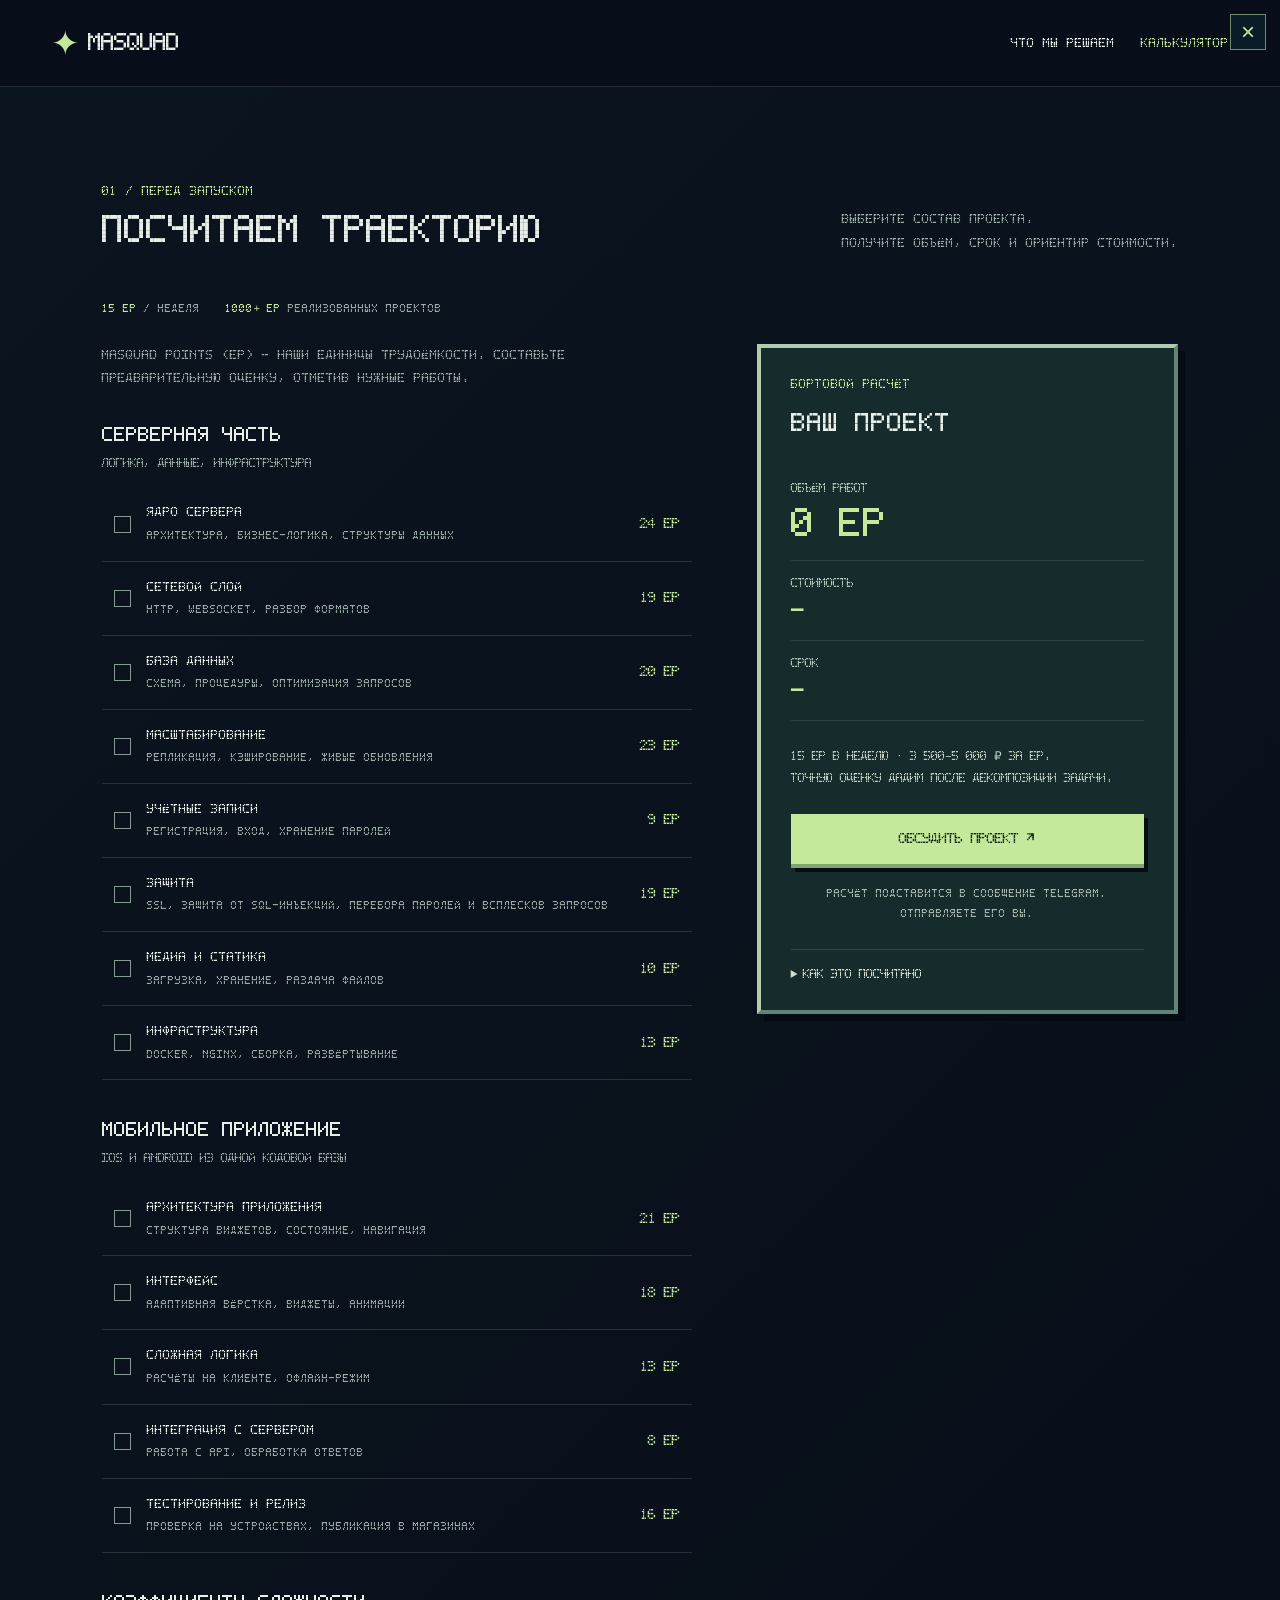
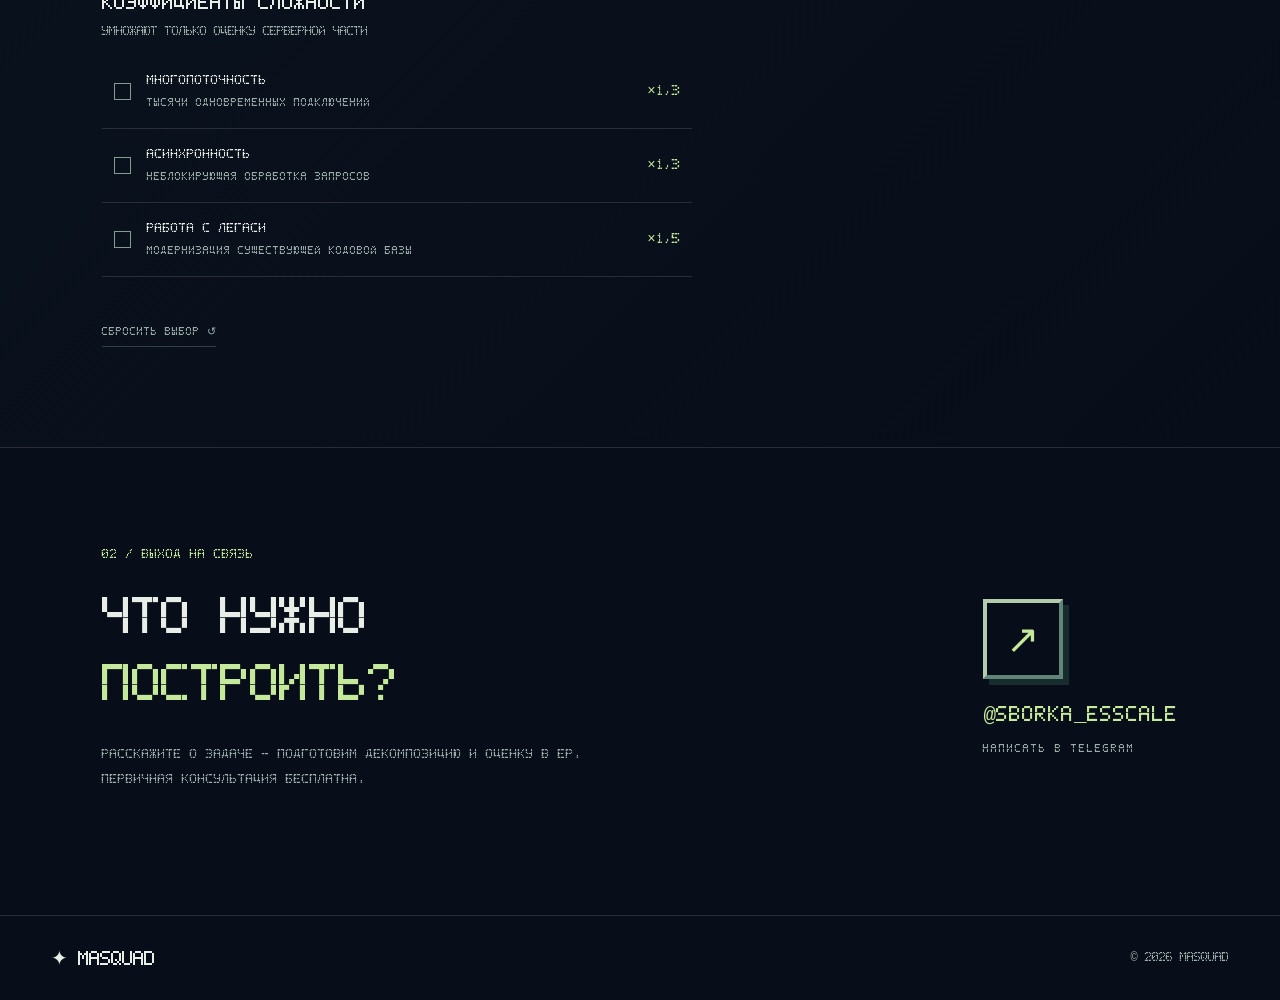
==== commit ce616989: "Prepare MASQUAD for production deployment" ====
--- a/pages/calculator.html
+++ b/pages/calculator.html
@@ -1,14 +1,14 @@
 <!doctype html>
 <html lang="ru"><head>
   <meta charset="UTF-8"><meta name="viewport" content="width=device-width,initial-scale=1"><meta name="theme-color" content="#080e19">
-  <meta name="description" content="Рассчитайте разработку с ESSCALE: объём работ в EP, предварительная стоимость и срок. Выберите работы и обсудите проект с командой.">
-  <title>Рассчитать проект — ESSCALE</title><link rel="icon" href="../assets/favicon.svg"><link rel="stylesheet" href="../css/style.css"><link rel="stylesheet" href="../css/pixel-design.css"><link rel="stylesheet" href="../css/orbit.css"><script src="../js/data.js" defer></script><script src="../js/site.js" defer></script>
+  <meta name="description" content="Рассчитайте разработку с MASQUAD: объём работ в EP, предварительная стоимость и срок. Выберите работы и обсудите проект с командой.">
+  <title>Рассчитать проект — MASQUAD</title><link rel="icon" href="../assets/favicon.svg"><link rel="stylesheet" href="../css/style.css"><link rel="stylesheet" href="../css/pixel-design.css"><link rel="stylesheet" href="../css/orbit.css"><script src="../js/data.js" defer></script><script src="../js/site.js" defer></script>
 <link rel="stylesheet" href="../css/page-overlay.css"><script src="../js/page-overlay.js" defer></script></head><body class="calculator-page">
   <a class="skip-link" href="#estimate">Перейти к расчёту</a>
-  <header class="header"><a class="brand" href="../index.html?orbit=return#home"><span class="brand-icon">✦</span> ESSCALE</a><nav aria-label="Навигация"><a href="directions.html">Что мы решаем</a><a href="calculator.html" aria-current="page">Калькулятор</a></nav><a class="page-overlay-close standalone-close" href="../index.html?orbit=return#home" aria-label="Вернуться на главную">×</a></header>
+  <header class="header"><a class="brand" href="../index.html?orbit=return#home"><span class="brand-icon">✦</span> MASQUAD</a><nav aria-label="Навигация"><a href="directions.html">Что мы решаем</a><a href="calculator.html" aria-current="page">Калькулятор</a></nav><a class="page-overlay-close standalone-close" href="../index.html?orbit=return#home" aria-label="Вернуться на главную">×</a></header>
   <main>
-    <section id="estimate" class="content-section estimate-section"><div class="section-head"><div><div class="eyebrow">01 / ПЕРЕД ЗАПУСКОМ</div><h1>Посчитаем траекторию</h1></div><p>Выберите состав проекта.<br>Получите объём, срок и ориентир стоимости.</p></div><div class="calculator-proof"><span><strong>15 EP</strong> / неделя</span><span><strong>1000+ EP</strong> реализованных проектов</span></div><div class="estimate-layout"><form id="estimate-form"><p class="form-intro">Esscale Points (EP) — наши единицы трудоёмкости. Составьте предварительную оценку, отметив нужные работы.</p><div id="estimate-options"></div><button type="reset" class="reset-button">Сбросить выбор ↺</button></form><aside class="estimate-result" aria-labelledby="result-title"><div class="eyebrow">БОРТОВОЙ РАСЧЁТ</div><h3 id="result-title">Ваш проект</h3><div class="result-values" aria-live="polite" aria-atomic="true"><div><span>Объём работ</span><strong id="ep-value">0 EP</strong></div><div><span>Стоимость</span><strong id="price-value">—</strong></div><div><span>Срок</span><strong id="weeks-value">—</strong></div></div><p>15 EP в неделю · 3 500–5 000 ₽ за EP.<br>Точную оценку дадим после декомпозиции задачи.</p><a id="estimate-send" class="primary-link" href="https://t.me/sborka_esscale" target="_blank" rel="noopener">Обсудить проект ↗</a><span class="result-hint">Расчёт подставится в сообщение Telegram.<br>Отправляете его вы.</span><details class="method"><summary>Как это посчитано</summary><p>Суммируем серверные работы, умножаем на выбранные коэффициенты сложности и добавляем мобильную часть. Срок — общий объём / 15 EP с округлением вверх до недели. Стоимость — объём × ставку. Это предварительный ориентир.</p></details></aside></div><noscript><p>Для калькулятора включите JavaScript. Оценку также можно запросить <a href="https://t.me/sborka_esscale">в Telegram</a>.</p></noscript></section>
+    <section id="estimate" class="content-section estimate-section"><div class="section-head"><div><div class="eyebrow">01 / ПЕРЕД ЗАПУСКОМ</div><h1>Посчитаем траекторию</h1></div><p>Выберите состав проекта.<br>Получите объём, срок и ориентир стоимости.</p></div><div class="calculator-proof"><span><strong>15 EP</strong> / неделя</span><span><strong>1000+ EP</strong> реализованных проектов</span></div><div class="estimate-layout"><form id="estimate-form"><p class="form-intro">Masquad Points (EP) — наши единицы трудоёмкости. Составьте предварительную оценку, отметив нужные работы.</p><div id="estimate-options"></div><button type="reset" class="reset-button">Сбросить выбор ↺</button></form><aside class="estimate-result" aria-labelledby="result-title"><div class="eyebrow">БОРТОВОЙ РАСЧЁТ</div><h3 id="result-title">Ваш проект</h3><div class="result-values" aria-live="polite" aria-atomic="true"><div><span>Объём работ</span><strong id="ep-value">0 EP</strong></div><div><span>Стоимость</span><strong id="price-value">—</strong></div><div><span>Срок</span><strong id="weeks-value">—</strong></div></div><p>15 EP в неделю · 3 500–5 000 ₽ за EP.<br>Точную оценку дадим после декомпозиции задачи.</p><a id="estimate-send" class="primary-link" href="https://t.me/sborka_esscale" target="_blank" rel="noopener">Обсудить проект ↗</a><span class="result-hint">Расчёт подставится в сообщение Telegram.<br>Отправляете его вы.</span><details class="method"><summary>Как это посчитано</summary><p>Суммируем серверные работы, умножаем на выбранные коэффициенты сложности и добавляем мобильную часть. Срок — общий объём / 15 EP с округлением вверх до недели. Стоимость — объём × ставку. Это предварительный ориентир.</p></details></aside></div><noscript><p>Для калькулятора включите JavaScript. Оценку также можно запросить <a href="https://t.me/sborka_esscale">в Telegram</a>.</p></noscript></section>
     <section id="contact" class="content-section contact-section"><div><div class="eyebrow">02 / ВЫХОД НА СВЯЗЬ</div><h2>Что нужно<br><em>построить?</em></h2><p>Расскажите о задаче — подготовим декомпозицию и оценку в EP.<br>Первичная консультация бесплатна.</p></div><a class="contact-link" href="https://t.me/sborka_esscale" target="_blank" rel="noopener"><span class="contact-orbit" aria-hidden="true">↗</span>@sborka_esscale <small>НАПИСАТЬ В TELEGRAM</small></a></section>
   </main>
-  <footer class="site-footer"><a class="brand" href="../index.html?orbit=return#home">✦ ESSCALE</a><span>© 2026 ESSCALE</span></footer>
+  <footer class="site-footer"><a class="brand" href="../index.html?orbit=return#home">✦ MASQUAD</a><span>© 2026 MASQUAD</span></footer>
 </body></html>
